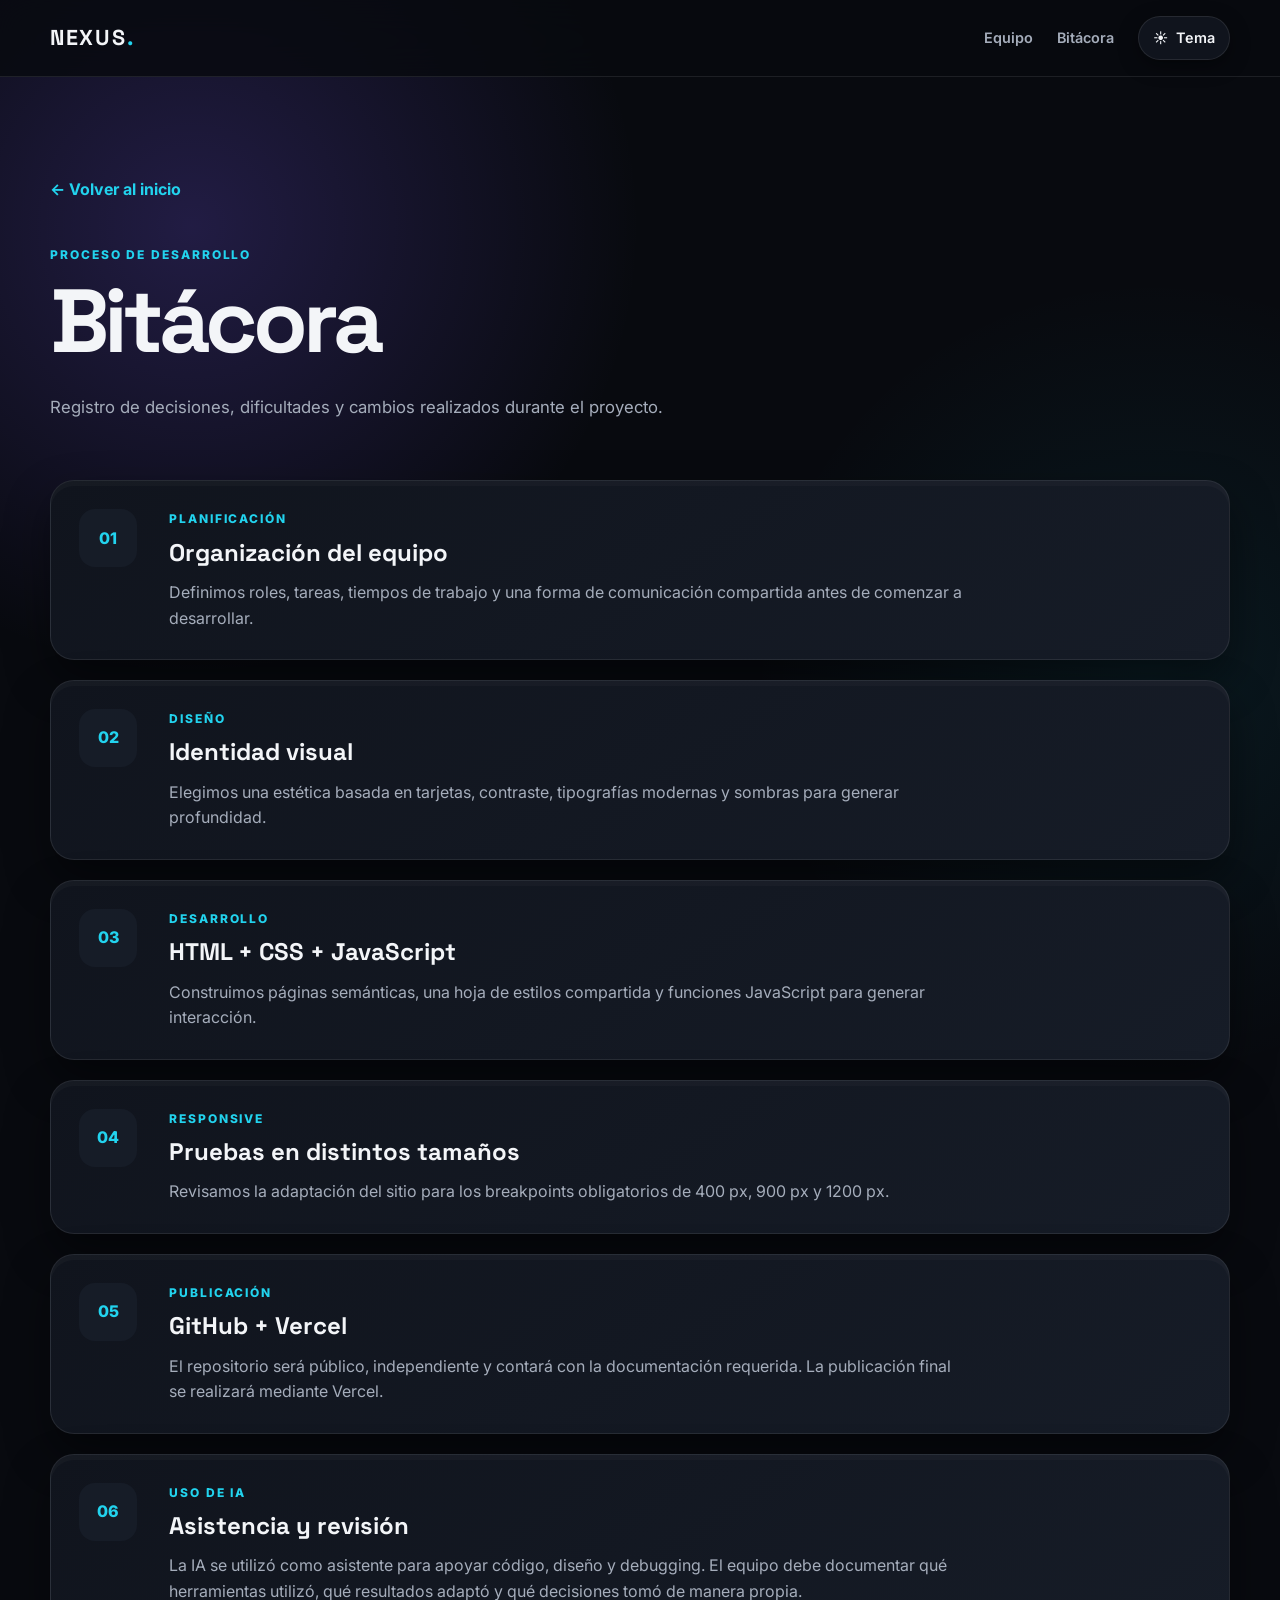
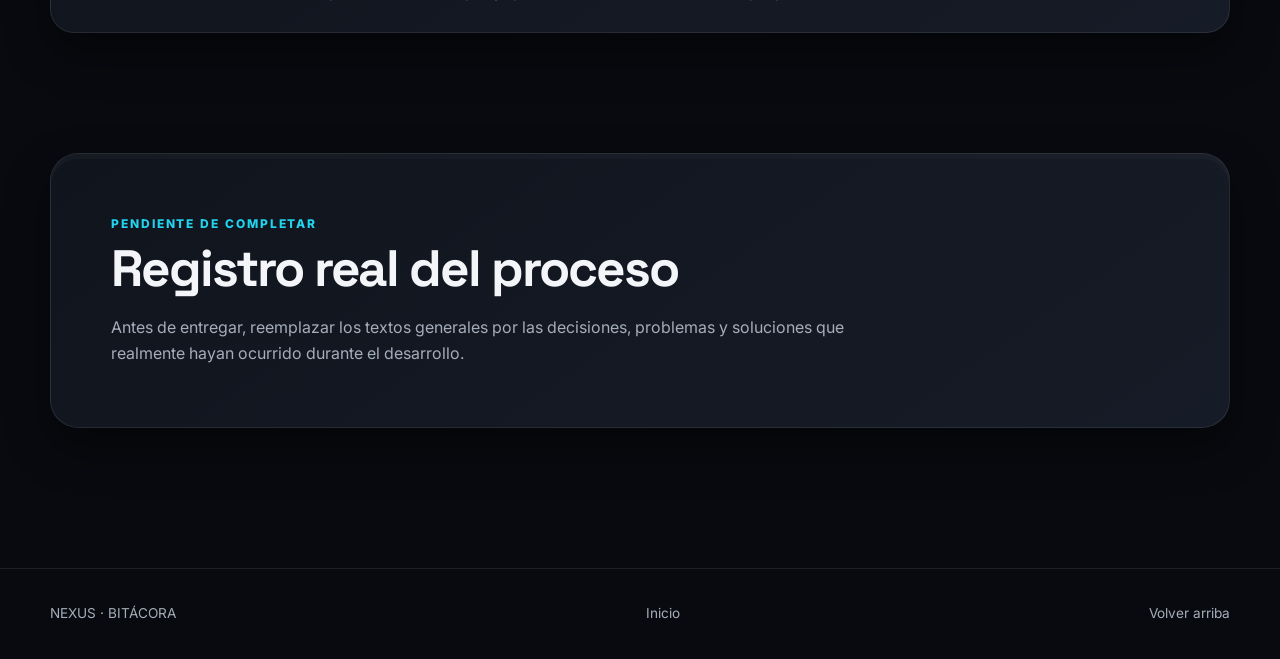
==== bitacora.html @ 94925062 "Subiendo archivos" ====
<!DOCTYPE html>
<html lang="es">
<head>
    <meta charset="UTF-8">
    <meta name="viewport" content="width=device-width, initial-scale=1.0">
    <title>Bitácora | NEXUS</title>
    <link rel="preconnect" href="https://fonts.googleapis.com">
    <link rel="preconnect" href="https://fonts.gstatic.com" crossorigin>
    <link href="https://fonts.googleapis.com/css2?family=Inter:wght@400;500;600;700;800&family=Space+Grotesk:wght@500;600;700&display=swap" rel="stylesheet">
    <link rel="stylesheet" href="css/styles.css">
    <script src="js/script.js" defer></script>
</head>
<body>
    <header class="site-header">
        <nav class="navbar container" aria-label="Navegación principal">
            <a class="brand" href="index.html">NEXUS<span>.</span></a>
            <div class="nav-links">
                <a href="index.html#equipo">Equipo</a>
                <a href="bitacora.html">Bitácora</a>
                <button class="theme-toggle" type="button" aria-label="Cambiar tema">
                    <span class="theme-icon">☀</span>
                    <span>Tema</span>
                </button>
            </div>
        </nav>
    </header>

    <main>
        <section class="page-hero container">
            <a class="back-link" href="index.html">← Volver al inicio</a>
            <p class="eyebrow">PROCESO DE DESARROLLO</p>
            <h1>Bitácora</h1>
            <p>Registro de decisiones, dificultades y cambios realizados durante el proyecto.</p>
        </section>

        <section class="timeline container">
            <article class="timeline-item card-3d">
                <span class="timeline-number">01</span>
                <div>
                    <p class="role">PLANIFICACIÓN</p>
                    <h2>Organización del equipo</h2>
                    <p>Definimos roles, tareas, tiempos de trabajo y una forma de comunicación compartida antes de comenzar a desarrollar.</p>
                </div>
            </article>

            <article class="timeline-item card-3d">
                <span class="timeline-number">02</span>
                <div>
                    <p class="role">DISEÑO</p>
                    <h2>Identidad visual</h2>
                    <p>Elegimos una estética basada en tarjetas, contraste, tipografías modernas y sombras para generar profundidad.</p>
                </div>
            </article>

            <article class="timeline-item card-3d">
                <span class="timeline-number">03</span>
                <div>
                    <p class="role">DESARROLLO</p>
                    <h2>HTML + CSS + JavaScript</h2>
                    <p>Construimos páginas semánticas, una hoja de estilos compartida y funciones JavaScript para generar interacción.</p>
                </div>
            </article>

            <article class="timeline-item card-3d">
                <span class="timeline-number">04</span>
                <div>
                    <p class="role">RESPONSIVE</p>
                    <h2>Pruebas en distintos tamaños</h2>
                    <p>Revisamos la adaptación del sitio para los breakpoints obligatorios de 400 px, 900 px y 1200 px.</p>
                </div>
            </article>

            <article class="timeline-item card-3d">
                <span class="timeline-number">05</span>
                <div>
                    <p class="role">PUBLICACIÓN</p>
                    <h2>GitHub + Vercel</h2>
                    <p>El repositorio será público, independiente y contará con la documentación requerida. La publicación final se realizará mediante Vercel.</p>
                </div>
            </article>

            <article class="timeline-item card-3d">
                <span class="timeline-number">06</span>
                <div>
                    <p class="role">USO DE IA</p>
                    <h2>Asistencia y revisión</h2>
                    <p>La IA se utilizó como asistente para apoyar código, diseño y debugging. El equipo debe documentar qué herramientas utilizó, qué resultados adaptó y qué decisiones tomó de manera propia.</p>
                </div>
            </article>
        </section>

        <section class="section container">
            <div class="info-card card-3d">
                <p class="eyebrow">PENDIENTE DE COMPLETAR</p>
                <h2>Registro real del proceso</h2>
                <p>
                    Antes de entregar, reemplazar los textos generales por las decisiones,
                    problemas y soluciones que realmente hayan ocurrido durante el desarrollo.
                </p>
            </div>
        </section>
    </main>

    <footer class="site-footer">
        <div class="container footer-content">
            <span>NEXUS · BITÁCORA</span>
            <a href="index.html">Inicio</a>
            <a href="#top">Volver arriba</a>
        </div>
    </footer>
</body>
</html>
---- css/styles.css ----
:root {
    --bg: #080a0f;
    --surface: #10141d;
    --surface-2: #161c27;
    --text: #f3f5f8;
    --muted: #a5adbb;
    --accent: #7c5cff;
    --accent-2: #22d3ee;
    --border: rgba(255,255,255,.09);
    --shadow: rgba(0,0,0,.42);
    --glow: rgba(124,92,255,.22);
}

body.light-theme {
    --bg: #f1f3f7;
    --surface: #ffffff;
    --surface-2: #e9edf4;
    --text: #141923;
    --muted: #5e6775;
    --accent: #6046d9;
    --accent-2: #0891b2;
    --border: rgba(20,25,35,.10);
    --shadow: rgba(33,41,55,.16);
    --glow: rgba(96,70,217,.16);
}

* {
    box-sizing: border-box;
    margin: 0;
    padding: 0;
}

html {
    scroll-behavior: smooth;
}

body {
    min-height: 100vh;
    background:
        radial-gradient(circle at 15% 10%, var(--glow), transparent 28rem),
        radial-gradient(circle at 90% 30%, rgba(34,211,238,.08), transparent 25rem),
        var(--bg);
    color: var(--text);
    font-family: "Inter", sans-serif;
    line-height: 1.6;
    transition: background .35s ease, color .35s ease;
}

a {
    color: inherit;
    text-decoration: none;
}

button,
a {
    -webkit-tap-highlight-color: transparent;
}

.container {
    width: min(1180px, calc(100% - 40px));
    margin-inline: auto;
}

.site-header {
    position: sticky;
    top: 0;
    z-index: 50;
    border-bottom: 1px solid var(--border);
    background: color-mix(in srgb, var(--bg) 82%, transparent);
    backdrop-filter: blur(18px);
}

.navbar {
    min-height: 76px;
    display: flex;
    align-items: center;
    justify-content: space-between;
    gap: 20px;
}

.brand {
    font-family: "Space Grotesk", sans-serif;
    font-size: 1.35rem;
    font-weight: 700;
    letter-spacing: .08em;
}

.brand span {
    color: var(--accent-2);
}

.nav-links {
    display: flex;
    align-items: center;
    gap: 24px;
    color: var(--muted);
    font-size: .9rem;
    font-weight: 600;
}

.nav-links a {
    transition: color .2s ease;
}

.nav-links a:hover {
    color: var(--text);
}

.theme-toggle {
    border: 1px solid var(--border);
    background: var(--surface);
    color: var(--text);
    border-radius: 999px;
    padding: 9px 14px;
    cursor: pointer;
    display: flex;
    gap: 8px;
    align-items: center;
    font: inherit;
    box-shadow: 0 6px 20px var(--shadow);
    transition: transform .2s ease, box-shadow .2s ease;
}

.theme-toggle:hover {
    transform: translateY(-2px);
    box-shadow: 0 10px 28px var(--shadow);
}

.hero {
    min-height: 650px;
    display: grid;
    grid-template-columns: 1.25fr .75fr;
    align-items: center;
    gap: 70px;
    padding-block: 90px;
}

.eyebrow,
.role {
    color: var(--accent-2);
    font-size: .75rem;
    font-weight: 800;
    letter-spacing: .16em;
}

.hero h1,
.page-hero h1,
.profile-intro h1 {
    margin-top: 14px;
    font-family: "Space Grotesk", sans-serif;
    font-size: clamp(3rem, 7vw, 6rem);
    line-height: .98;
    letter-spacing: -.055em;
}

.hero h1 span {
    color: var(--accent);
}

.hero-text,
.page-hero > p:last-child,
.profile-description {
    max-width: 650px;
    margin-top: 28px;
    color: var(--muted);
    font-size: 1.05rem;
}

.hero-actions,
.profile-nav {
    display: flex;
    flex-wrap: wrap;
    gap: 12px;
    margin-top: 34px;
}

.btn {
    display: inline-flex;
    justify-content: center;
    align-items: center;
    min-height: 46px;
    padding: 0 20px;
    border-radius: 12px;
    border: 1px solid var(--border);
    font-weight: 700;
    cursor: pointer;
    font-family: inherit;
    transition: transform .2s ease, box-shadow .2s ease, background .2s ease;
}

.btn:hover {
    transform: translateY(-3px);
    box-shadow: 0 12px 30px var(--shadow);
}

.btn-primary {
    background: var(--accent);
    color: white;
    border-color: transparent;
}

.btn-secondary {
    background: var(--surface);
    color: var(--text);
}

.card-3d {
    border: 1px solid var(--border);
    background: linear-gradient(145deg, var(--surface), var(--surface-2));
    box-shadow:
        0 20px 45px var(--shadow),
        0 5px 0 rgba(255,255,255,.025) inset;
    transition:
        transform .3s cubic-bezier(.2,.8,.2,1),
        box-shadow .3s ease,
        border-color .3s ease;
    animation: cardEntrance .7s ease both;
}

.card-3d:hover {
    transform: translateY(-9px) rotateX(1deg) rotateY(-1deg);
    box-shadow:
        0 32px 60px var(--shadow),
        0 0 35px var(--glow);
    border-color: color-mix(in srgb, var(--accent) 45%, var(--border));
}

@keyframes cardEntrance {
    from {
        opacity: 0;
        transform: translateY(24px);
    }
    to {
        opacity: 1;
        transform: translateY(0);
    }
}

.hero-card {
    min-height: 390px;
    padding: 38px;
    position: relative;
    overflow: hidden;
    display: flex;
    flex-direction: column;
    justify-content: flex-end;
    border-radius: 30px;
    transform: rotate(2deg);
}

.hero-card:hover {
    transform: translateY(-9px) rotate(0deg);
}

.hero-number {
    position: absolute;
    top: 30px;
    left: 32px;
    font-family: "Space Grotesk", sans-serif;
    font-size: 7rem;
    font-weight: 700;
    line-height: 1;
}

.hero-card p {
    font-size: 1.3rem;
    font-weight: 700;
}

.hero-card small {
    color: var(--muted);
    margin-top: 12px;
}

.hero-line {
    width: 70%;
    height: 2px;
    margin: 18px 0;
    background: linear-gradient(90deg, var(--accent), var(--accent-2), transparent);
}

.orb {
    position: absolute;
    width: 150px;
    height: 150px;
    border-radius: 50%;
    filter: blur(3px);
    opacity: .7;
    background: linear-gradient(135deg, var(--accent), var(--accent-2));
    animation: float 5s ease-in-out infinite;
}

.orb-one {
    top: 90px;
    right: -50px;
}

.orb-two {
    bottom: -60px;
    left: -45px;
    width: 130px;
    height: 130px;
    animation-delay: -2s;
}

@keyframes float {
    50% { transform: translateY(-18px) scale(1.06); }
}

.section {
    padding-block: 80px;
}

.section-heading {
    display: flex;
    align-items: end;
    justify-content: space-between;
    gap: 30px;
    margin-bottom: 34px;
}

.section h2,
.info-card h2 {
    margin-top: 8px;
    font-family: "Space Grotesk", sans-serif;
    font-size: clamp(2rem, 4vw, 3.4rem);
    line-height: 1.05;
    letter-spacing: -.04em;
}

.team-grid {
    display: grid;
    grid-template-columns: repeat(3, 1fr);
    gap: 20px;
}

.profile-card {
    min-height: 330px;
    border-radius: 22px;
    padding: 28px;
    display: flex;
    flex-direction: column;
    align-items: flex-start;
}

.profile-card:nth-child(4),
.profile-card:nth-child(5) {
    grid-column: span 1;
}

.avatar,
.large-avatar {
    display: grid;
    place-items: center;
    flex-shrink: 0;
    border-radius: 50%;
    background: linear-gradient(135deg, var(--accent), var(--accent-2));
    color: white;
    font-family: "Space Grotesk", sans-serif;
    font-weight: 800;
    box-shadow: 0 12px 28px var(--glow);
}

.avatar {
    width: 78px;
    height: 78px;
    font-size: 1.2rem;
    margin-bottom: 28px;
}

.avatar-2 { background: linear-gradient(135deg, #f97316, #ec4899); }
.avatar-3 { background: linear-gradient(135deg, #10b981, #06b6d4); }
.avatar-4 { background: linear-gradient(135deg, #eab308, #f97316); }
.avatar-5 { background: linear-gradient(135deg, #ec4899, #8b5cf6); }

.profile-card h3 {
    margin: 6px 0 8px;
    font-family: "Space Grotesk", sans-serif;
    font-size: 1.55rem;
}

.profile-card > p:not(.role) {
    color: var(--muted);
}

.card-link {
    margin-top: auto;
    padding-top: 24px;
    color: var(--accent-2);
    font-weight: 800;
}

.info-card {
    border-radius: 28px;
    padding: clamp(28px, 5vw, 60px);
}

.info-card > p:last-child {
    max-width: 780px;
    margin-top: 20px;
    color: var(--muted);
}

.site-footer {
    margin-top: 60px;
    border-top: 1px solid var(--border);
}

.footer-content {
    min-height: 90px;
    display: flex;
    align-items: center;
    justify-content: space-between;
    gap: 20px;
    color: var(--muted);
    font-size: .85rem;
}

.footer-content a:hover {
    color: var(--text);
}

.profile-hero {
    min-height: 580px;
    display: grid;
    grid-template-columns: 1fr .8fr;
    align-items: center;
    gap: 70px;
    padding-block: 90px;
}

.back-link {
    display: inline-block;
    color: var(--accent-2);
    font-weight: 700;
    margin-bottom: 42px;
}

.large-avatar {
    width: 100px;
    height: 100px;
    font-size: 1.5rem;
    margin: 0 0 24px;
}

.profile-data {
    border-radius: 24px;
    padding: 30px;
}

.data-row {
    padding: 22px 0;
    display: flex;
    justify-content: space-between;
    gap: 20px;
    border-bottom: 1px solid var(--border);
}

.data-row:last-child {
    border-bottom: 0;
}

.data-row span {
    color: var(--muted);
}

.data-row strong {
    text-align: right;
}

.skills-grid {
    display: grid;
    grid-template-columns: repeat(4, 1fr);
    gap: 18px;
}

.mini-card {
    min-height: 220px;
    border-radius: 20px;
    padding: 24px;
}

.mini-card > span,
.favorites-list span {
    color: var(--accent-2);
    font-size: .75rem;
    font-weight: 800;
}

.mini-card h3 {
    margin-top: 65px;
    font-family: "Space Grotesk", sans-serif;
    font-size: 1.3rem;
}

.mini-card p {
    color: var(--muted);
    margin-top: 6px;
    font-size: .9rem;
}

.dynamic-result {
    min-height: 28px;
    margin-top: 20px;
    color: var(--accent-2);
    font-weight: 700;
}

.favorites-section {
    display: grid;
    grid-template-columns: 1fr 1fr;
    gap: 20px;
}

.favorites-card {
    border-radius: 24px;
    padding: 30px;
}

.favorites-list {
    margin-top: 22px;
}

.favorites-list div {
    display: flex;
    align-items: center;
    gap: 18px;
    padding: 17px 0;
    border-bottom: 1px solid var(--border);
}

.favorites-list div:last-child {
    border-bottom: 0;
}

.page-hero {
    padding-block: 100px 60px;
}

.page-hero h1 {
    font-size: clamp(3.2rem, 7vw, 6rem);
}

.timeline {
    display: grid;
    gap: 20px;
    padding-bottom: 40px;
}

.timeline-item {
    border-radius: 24px;
    padding: 28px;
    display: grid;
    grid-template-columns: 70px 1fr;
    gap: 20px;
    align-items: start;
}

.timeline-number {
    display: grid;
    place-items: center;
    width: 58px;
    height: 58px;
    border-radius: 16px;
    background: var(--surface-2);
    color: var(--accent-2);
    font-weight: 800;
}

.timeline-item h2 {
    margin: 5px 0 8px;
    font-family: "Space Grotesk", sans-serif;
}

.timeline-item p:not(.role) {
    color: var(--muted);
    max-width: 800px;
}

@media (min-width: 1200px) {
    .team-grid {
        grid-template-columns: repeat(5, 1fr);
    }

    .profile-card:nth-child(4),
    .profile-card:nth-child(5) {
        grid-column: auto;
    }
}

@media (max-width: 900px) {
    .hero,
    .profile-hero {
        grid-template-columns: 1fr;
        gap: 45px;
    }

    .hero {
        padding-block: 70px;
    }

    .hero-card {
        min-height: 300px;
        transform: none;
    }

    .team-grid {
        grid-template-columns: repeat(2, 1fr);
    }

    .skills-grid {
        grid-template-columns: repeat(2, 1fr);
    }

    .section-heading {
        align-items: flex-start;
        flex-direction: column;
    }

    .favorites-section {
        grid-template-columns: 1fr;
    }
}

@media (max-width: 400px) {
    .container {
        width: min(100% - 24px, 1180px);
    }

    .navbar {
        min-height: 68px;
    }

    .nav-links {
        gap: 8px;
        font-size: .75rem;
    }

    .nav-links a {
        display: none;
    }

    .theme-toggle {
        padding: 8px 10px;
    }

    .hero {
        min-height: auto;
        padding-block: 55px;
    }

    .hero h1,
    .page-hero h1,
    .profile-intro h1 {
        font-size: 3rem;
    }

    .hero-actions,
    .profile-nav {
        flex-direction: column;
    }

    .btn {
        width: 100%;
    }

    .team-grid,
    .skills-grid {
        grid-template-columns: 1fr;
    }

    .profile-card,
    .mini-card,
    .timeline-item {
        padding: 22px;
    }

    .timeline-item {
        grid-template-columns: 1fr;
    }

    .footer-content {
        flex-direction: column;
        justify-content: center;
        padding-block: 24px;
    }
}
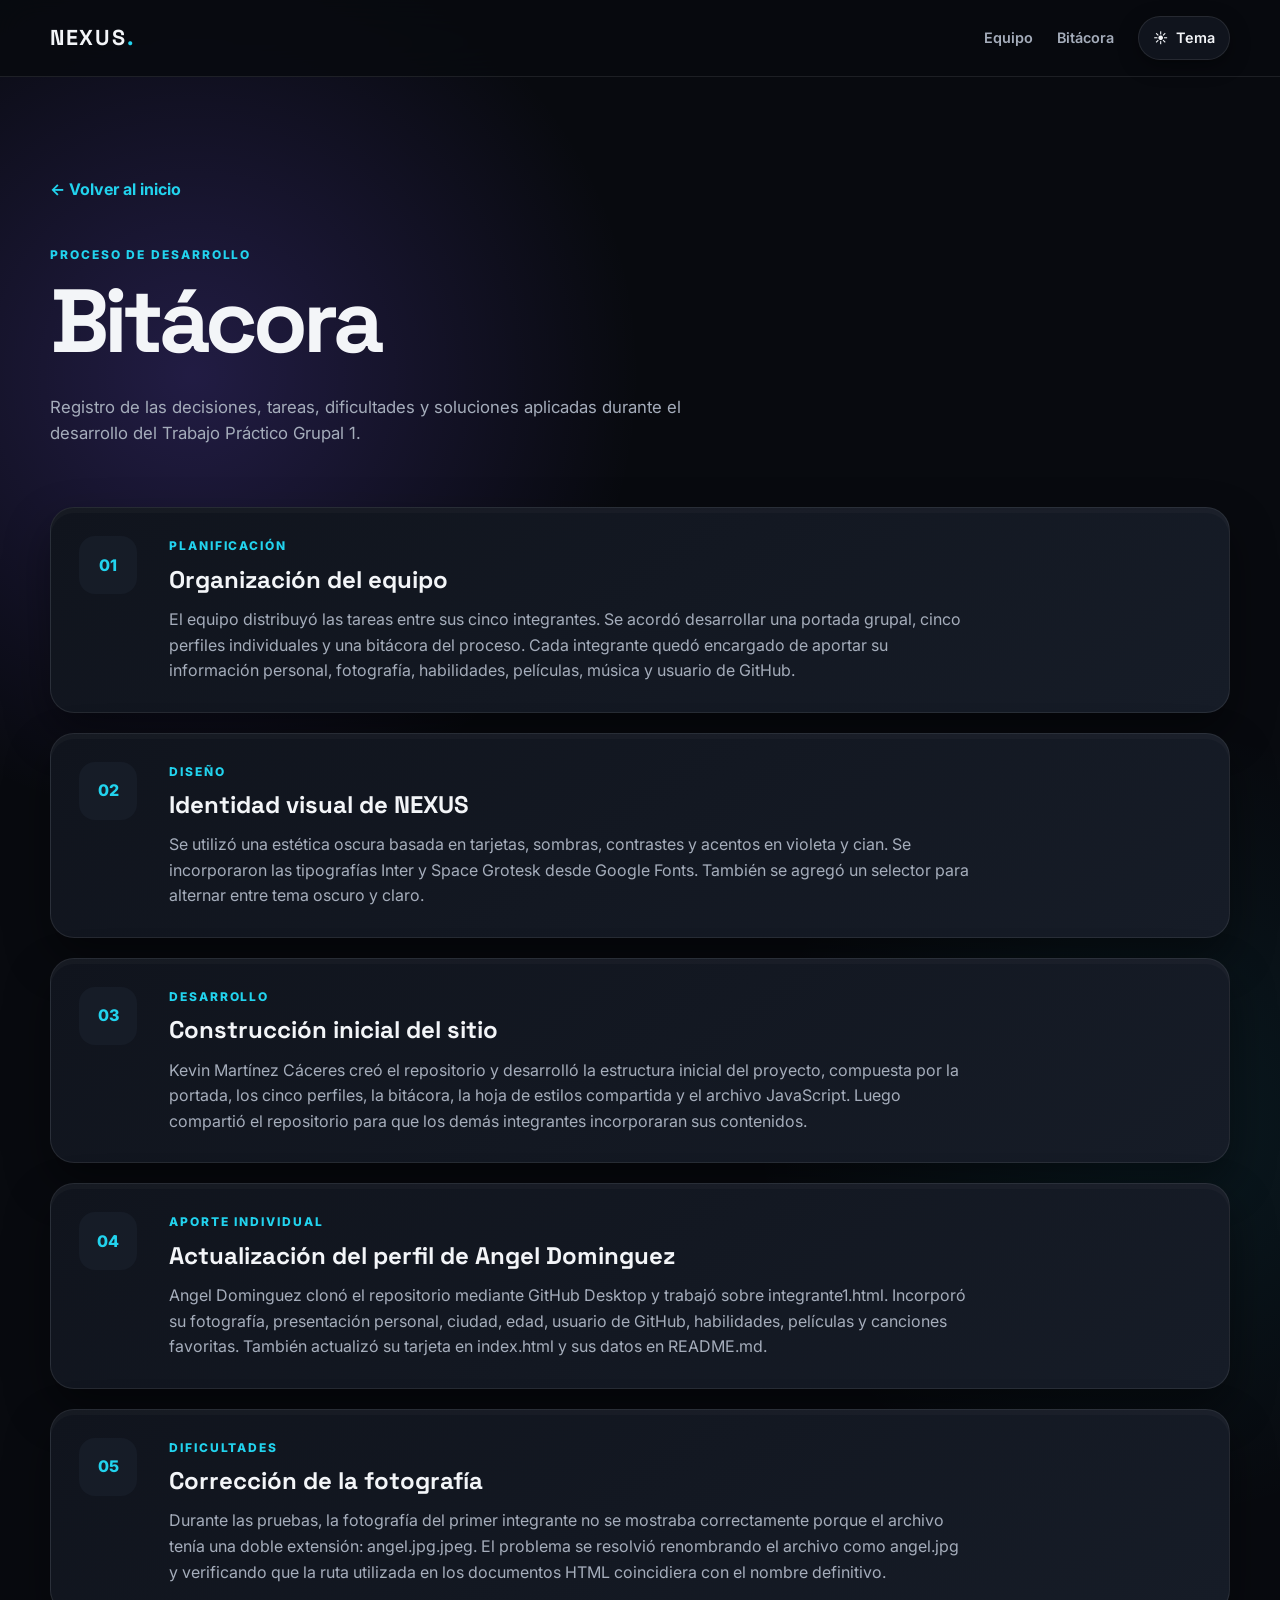
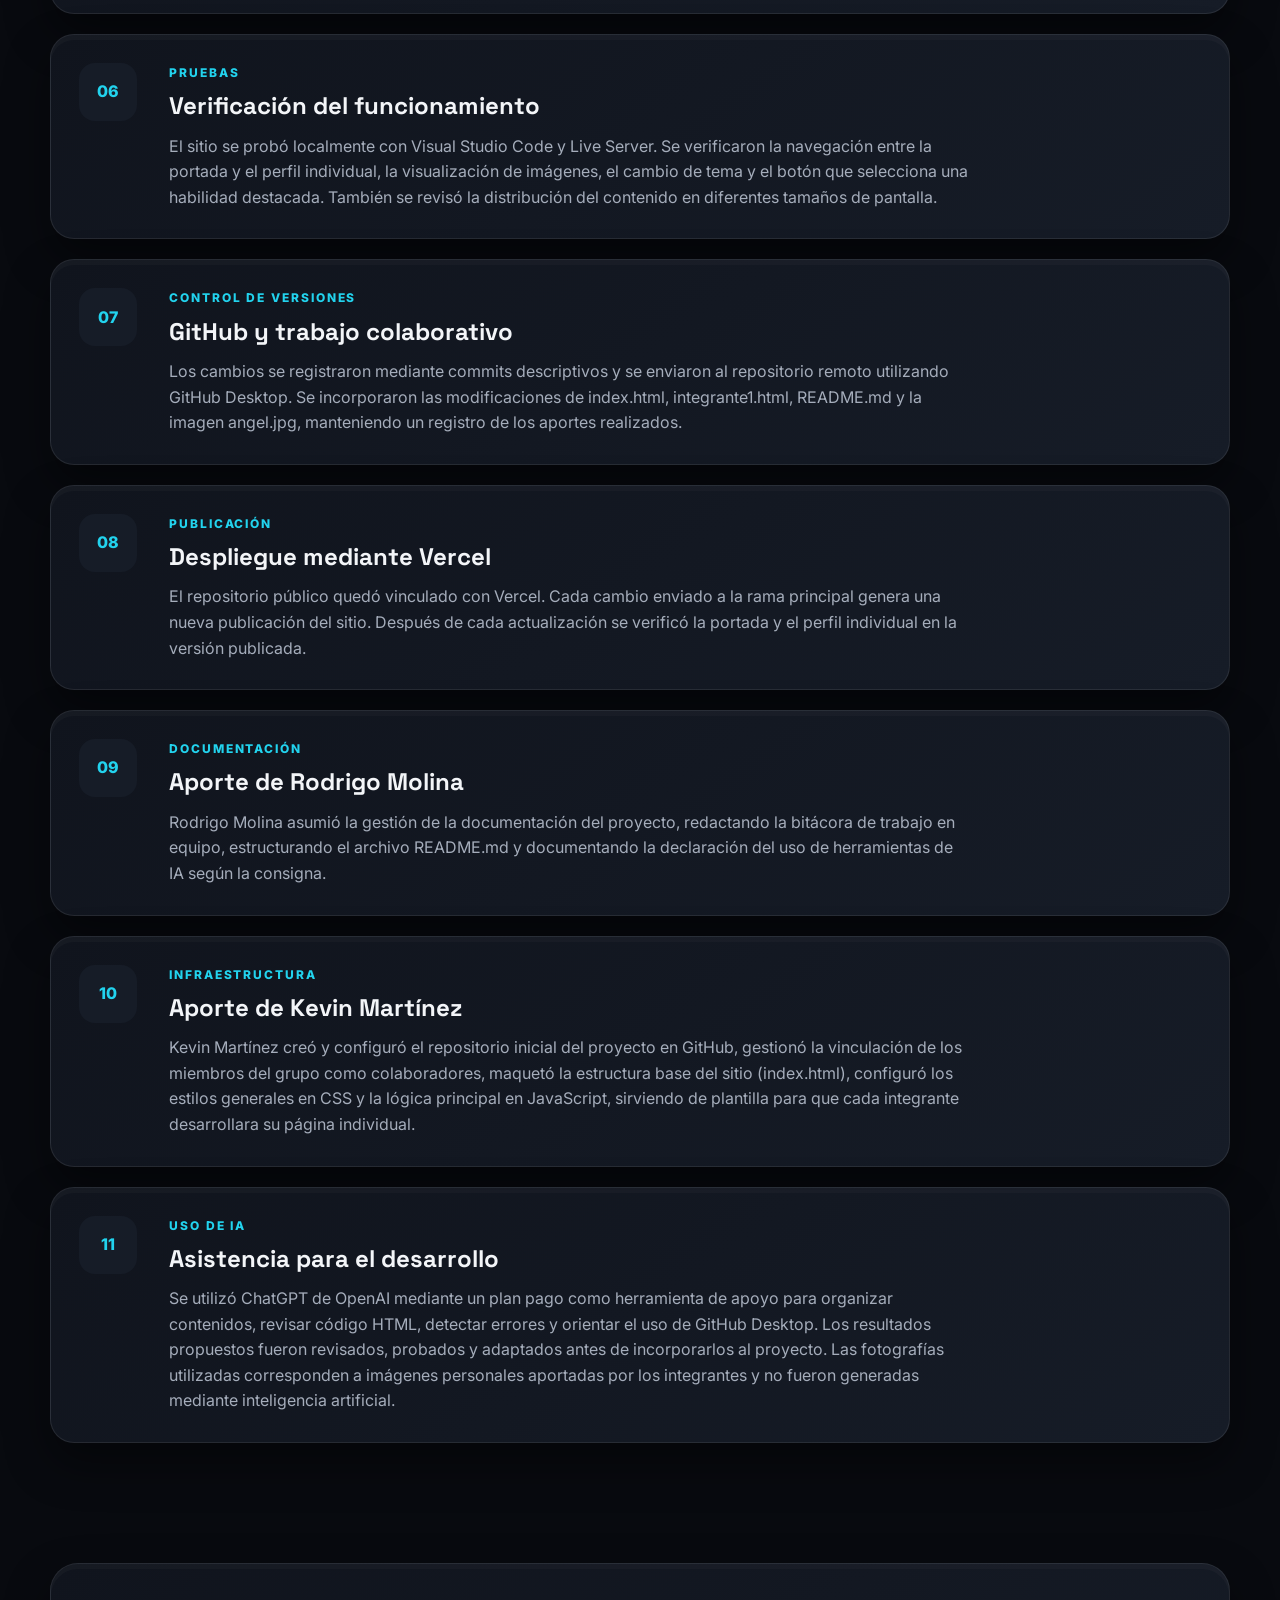
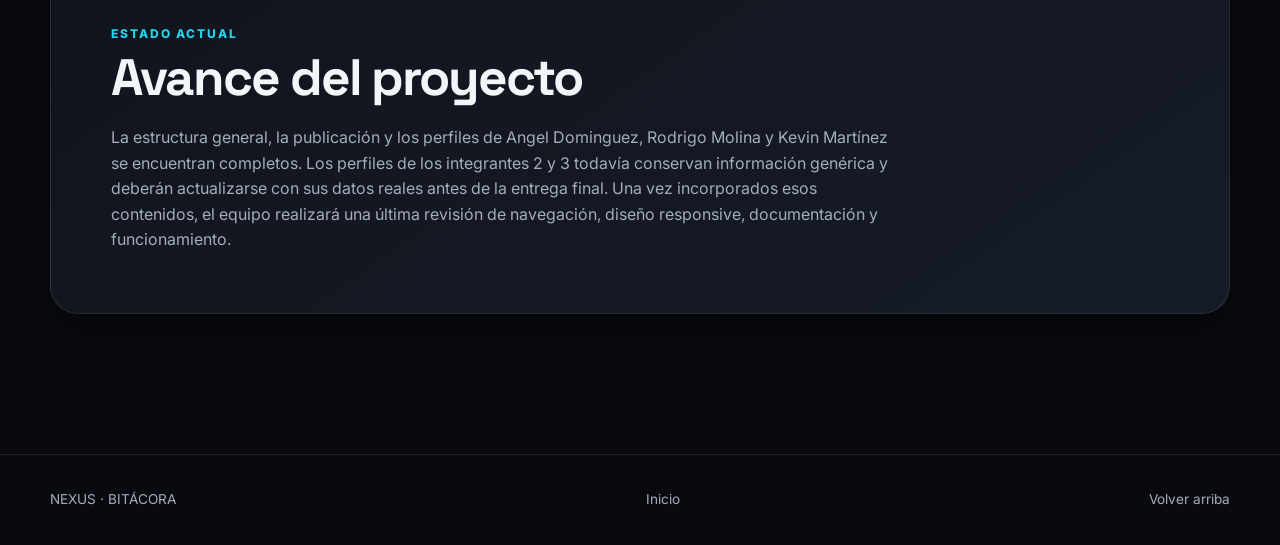
==== commit 1898e0f6: "Actualizacion bitacora y readme" ====
--- a/bitacora.html
+++ b/bitacora.html
@@ -4,21 +4,34 @@
     <meta charset="UTF-8">
     <meta name="viewport" content="width=device-width, initial-scale=1.0">
     <title>Bitácora | NEXUS</title>
+
     <link rel="preconnect" href="https://fonts.googleapis.com">
     <link rel="preconnect" href="https://fonts.gstatic.com" crossorigin>
-    <link href="https://fonts.googleapis.com/css2?family=Inter:wght@400;500;600;700;800&family=Space+Grotesk:wght@500;600;700&display=swap" rel="stylesheet">
+
+    <link
+        href="https://fonts.googleapis.com/css2?family=Inter:wght@400;500;600;700;800&family=Space+Grotesk:wght@500;600;700&display=swap"
+        rel="stylesheet"
+    >
+
     <link rel="stylesheet" href="css/styles.css">
     <script src="js/script.js" defer></script>
 </head>
+
 <body>
     <header class="site-header">
         <nav class="navbar container" aria-label="Navegación principal">
             <a class="brand" href="index.html">NEXUS<span>.</span></a>
+
             <div class="nav-links">
                 <a href="index.html#equipo">Equipo</a>
                 <a href="bitacora.html">Bitácora</a>
-                <button class="theme-toggle" type="button" aria-label="Cambiar tema">
-                    <span class="theme-icon">☀</span>
+
+                <button
+                    class="theme-toggle"
+                    type="button"
+                    aria-label="Cambiar tema"
+                >
+                    <span class="theme-icon">☀️</span>
                     <span>Tema</span>
                 </button>
             </div>
@@ -30,72 +43,203 @@
             <a class="back-link" href="index.html">← Volver al inicio</a>
             <p class="eyebrow">PROCESO DE DESARROLLO</p>
             <h1>Bitácora</h1>
-            <p>Registro de decisiones, dificultades y cambios realizados durante el proyecto.</p>
+            <p>
+                Registro de las decisiones, tareas, dificultades y soluciones
+                aplicadas durante el desarrollo del Trabajo Práctico Grupal 1.
+            </p>
         </section>
 
         <section class="timeline container">
             <article class="timeline-item card-3d">
                 <span class="timeline-number">01</span>
+
                 <div>
                     <p class="role">PLANIFICACIÓN</p>
                     <h2>Organización del equipo</h2>
-                    <p>Definimos roles, tareas, tiempos de trabajo y una forma de comunicación compartida antes de comenzar a desarrollar.</p>
+                    <p>
+                        El equipo distribuyó las tareas entre sus cinco integrantes.
+                        Se acordó desarrollar una portada grupal, cinco perfiles
+                        individuales y una bitácora del proceso. Cada integrante quedó
+                        encargado de aportar su información personal, fotografía,
+                        habilidades, películas, música y usuario de GitHub.
+                    </p>
                 </div>
             </article>
 
             <article class="timeline-item card-3d">
                 <span class="timeline-number">02</span>
+
                 <div>
                     <p class="role">DISEÑO</p>
-                    <h2>Identidad visual</h2>
-                    <p>Elegimos una estética basada en tarjetas, contraste, tipografías modernas y sombras para generar profundidad.</p>
+                    <h2>Identidad visual de NEXUS</h2>
+                    <p>
+                        Se utilizó una estética oscura basada en tarjetas, sombras,
+                        contrastes y acentos en violeta y cian. Se incorporaron las
+                        tipografías Inter y Space Grotesk desde Google Fonts. También
+                        se agregó un selector para alternar entre tema oscuro y claro.
+                    </p>
                 </div>
             </article>
 
             <article class="timeline-item card-3d">
                 <span class="timeline-number">03</span>
+
                 <div>
                     <p class="role">DESARROLLO</p>
-                    <h2>HTML + CSS + JavaScript</h2>
-                    <p>Construimos páginas semánticas, una hoja de estilos compartida y funciones JavaScript para generar interacción.</p>
+                    <h2>Construcción inicial del sitio</h2>
+                    <p>
+                        Kevin Martínez Cáceres creó el repositorio y desarrolló la
+                        estructura inicial del proyecto, compuesta por la portada,
+                        los cinco perfiles, la bitácora, la hoja de estilos compartida
+                        y el archivo JavaScript. Luego compartió el repositorio para
+                        que los demás integrantes incorporaran sus contenidos.
+                    </p>
                 </div>
             </article>
 
             <article class="timeline-item card-3d">
                 <span class="timeline-number">04</span>
-                <div>
-                    <p class="role">RESPONSIVE</p>
-                    <h2>Pruebas en distintos tamaños</h2>
-                    <p>Revisamos la adaptación del sitio para los breakpoints obligatorios de 400 px, 900 px y 1200 px.</p>
+
+                <div>
+                    <p class="role">APORTE INDIVIDUAL</p>
+                    <h2>Actualización del perfil de Angel Dominguez</h2>
+                    <p>
+                        Angel Dominguez clonó el repositorio mediante GitHub Desktop
+                        y trabajó sobre integrante1.html. Incorporó su fotografía,
+                        presentación personal, ciudad, edad, usuario de GitHub,
+                        habilidades, películas y canciones favoritas. También
+                        actualizó su tarjeta en index.html y sus datos en README.md.
+                    </p>
                 </div>
             </article>
 
             <article class="timeline-item card-3d">
                 <span class="timeline-number">05</span>
+
+                <div>
+                    <p class="role">DIFICULTADES</p>
+                    <h2>Corrección de la fotografía</h2>
+                    <p>
+                        Durante las pruebas, la fotografía del primer integrante no
+                        se mostraba correctamente porque el archivo tenía una doble
+                        extensión: angel.jpg.jpeg. El problema se resolvió renombrando
+                        el archivo como angel.jpg y verificando que la ruta utilizada
+                        en los documentos HTML coincidiera con el nombre definitivo.
+                    </p>
+                </div>
+            </article>
+
+            <article class="timeline-item card-3d">
+                <span class="timeline-number">06</span>
+
+                <div>
+                    <p class="role">PRUEBAS</p>
+                    <h2>Verificación del funcionamiento</h2>
+                    <p>
+                        El sitio se probó localmente con Visual Studio Code y Live
+                        Server. Se verificaron la navegación entre la portada y el
+                        perfil individual, la visualización de imágenes, el cambio
+                        de tema y el botón que selecciona una habilidad destacada.
+                        También se revisó la distribución del contenido en diferentes
+                        tamaños de pantalla.
+                    </p>
+                </div>
+            </article>
+
+            <article class="timeline-item card-3d">
+                <span class="timeline-number">07</span>
+
+                <div>
+                    <p class="role">CONTROL DE VERSIONES</p>
+                    <h2>GitHub y trabajo colaborativo</h2>
+                    <p>
+                        Los cambios se registraron mediante commits descriptivos y se
+                        enviaron al repositorio remoto utilizando GitHub Desktop. Se
+                        incorporaron las modificaciones de index.html, integrante1.html,
+                        README.md y la imagen angel.jpg, manteniendo un registro de los
+                        aportes realizados.
+                    </p>
+                </div>
+            </article>
+
+            <article class="timeline-item card-3d">
+                <span class="timeline-number">08</span>
+
                 <div>
                     <p class="role">PUBLICACIÓN</p>
-                    <h2>GitHub + Vercel</h2>
-                    <p>El repositorio será público, independiente y contará con la documentación requerida. La publicación final se realizará mediante Vercel.</p>
-                </div>
-            </article>
-
-            <article class="timeline-item card-3d">
-                <span class="timeline-number">06</span>
+                    <h2>Despliegue mediante Vercel</h2>
+                    <p>
+                        El repositorio público quedó vinculado con Vercel. Cada cambio
+                        enviado a la rama principal genera una nueva publicación del
+                        sitio. Después de cada actualización se verificó la portada y
+                        el perfil individual en la versión publicada.
+                    </p>
+                </div>
+            </article>
+
+            <article class="timeline-item card-3d">
+                <span class="timeline-number">09</span>
+
+                <div>
+                    <p class="role">DOCUMENTACIÓN</p>
+                    <h2>Aporte de Rodrigo Molina</h2>
+                    <p>
+                        Rodrigo Molina asumió la gestión de la documentación del
+                        proyecto, redactando la bitácora de trabajo en equipo,
+                        estructurando el archivo README.md y documentando la
+                        declaración del uso de herramientas de IA según la consigna.
+                    </p>
+                </div>
+            </article>
+
+            <article class="timeline-item card-3d">
+                <span class="timeline-number">10</span>
+
+                <div>
+                    <p class="role">INFRAESTRUCTURA</p>
+                    <h2>Aporte de Kevin Martínez</h2>
+                    <p>
+                        Kevin Martínez creó y configuró el repositorio inicial del
+                        proyecto en GitHub, gestionó la vinculación de los miembros
+                        del grupo como colaboradores, maquetó la estructura base del
+                        sitio (index.html), configuró los estilos generales en CSS y
+                        la lógica principal en JavaScript, sirviendo de plantilla
+                        para que cada integrante desarrollara su página individual.
+                    </p>
+                </div>
+            </article>
+
+            <article class="timeline-item card-3d">
+                <span class="timeline-number">11</span>
+
                 <div>
                     <p class="role">USO DE IA</p>
-                    <h2>Asistencia y revisión</h2>
-                    <p>La IA se utilizó como asistente para apoyar código, diseño y debugging. El equipo debe documentar qué herramientas utilizó, qué resultados adaptó y qué decisiones tomó de manera propia.</p>
+                    <h2>Asistencia para el desarrollo</h2>
+                    <p>
+                        Se utilizó ChatGPT de OpenAI mediante un plan pago como
+                        herramienta de apoyo para organizar contenidos, revisar código
+                        HTML, detectar errores y orientar el uso de GitHub Desktop.
+                        Los resultados propuestos fueron revisados, probados y adaptados
+                        antes de incorporarlos al proyecto. Las fotografías utilizadas
+                        corresponden a imágenes personales aportadas por los integrantes
+                        y no fueron generadas mediante inteligencia artificial.
+                    </p>
                 </div>
             </article>
         </section>
 
         <section class="section container">
             <div class="info-card card-3d">
-                <p class="eyebrow">PENDIENTE DE COMPLETAR</p>
-                <h2>Registro real del proceso</h2>
+                <p class="eyebrow">ESTADO ACTUAL</p>
+                <h2>Avance del proyecto</h2>
                 <p>
-                    Antes de entregar, reemplazar los textos generales por las decisiones,
-                    problemas y soluciones que realmente hayan ocurrido durante el desarrollo.
+                    La estructura general, la publicación y los perfiles de Angel
+                    Dominguez, Rodrigo Molina y Kevin Martínez se encuentran completos.
+                    Los perfiles de los integrantes 2 y 3 todavía conservan información
+                    genérica y deberán actualizarse con sus datos reales antes de la
+                    entrega final. Una vez incorporados esos contenidos, el equipo
+                    realizará una última revisión de navegación, diseño responsive,
+                    documentación y funcionamiento.
                 </p>
             </div>
         </section>
--- a/css/styles.css
+++ b/css/styles.css
@@ -443,6 +443,12 @@
     margin: 0 0 24px;
 }
 
+.avatar-photo,
+.large-avatar.avatar-photo {
+    object-fit: cover;
+    border: 3px solid var(--accent);
+}
+
 .profile-data {
     border-radius: 24px;
     padding: 30px;
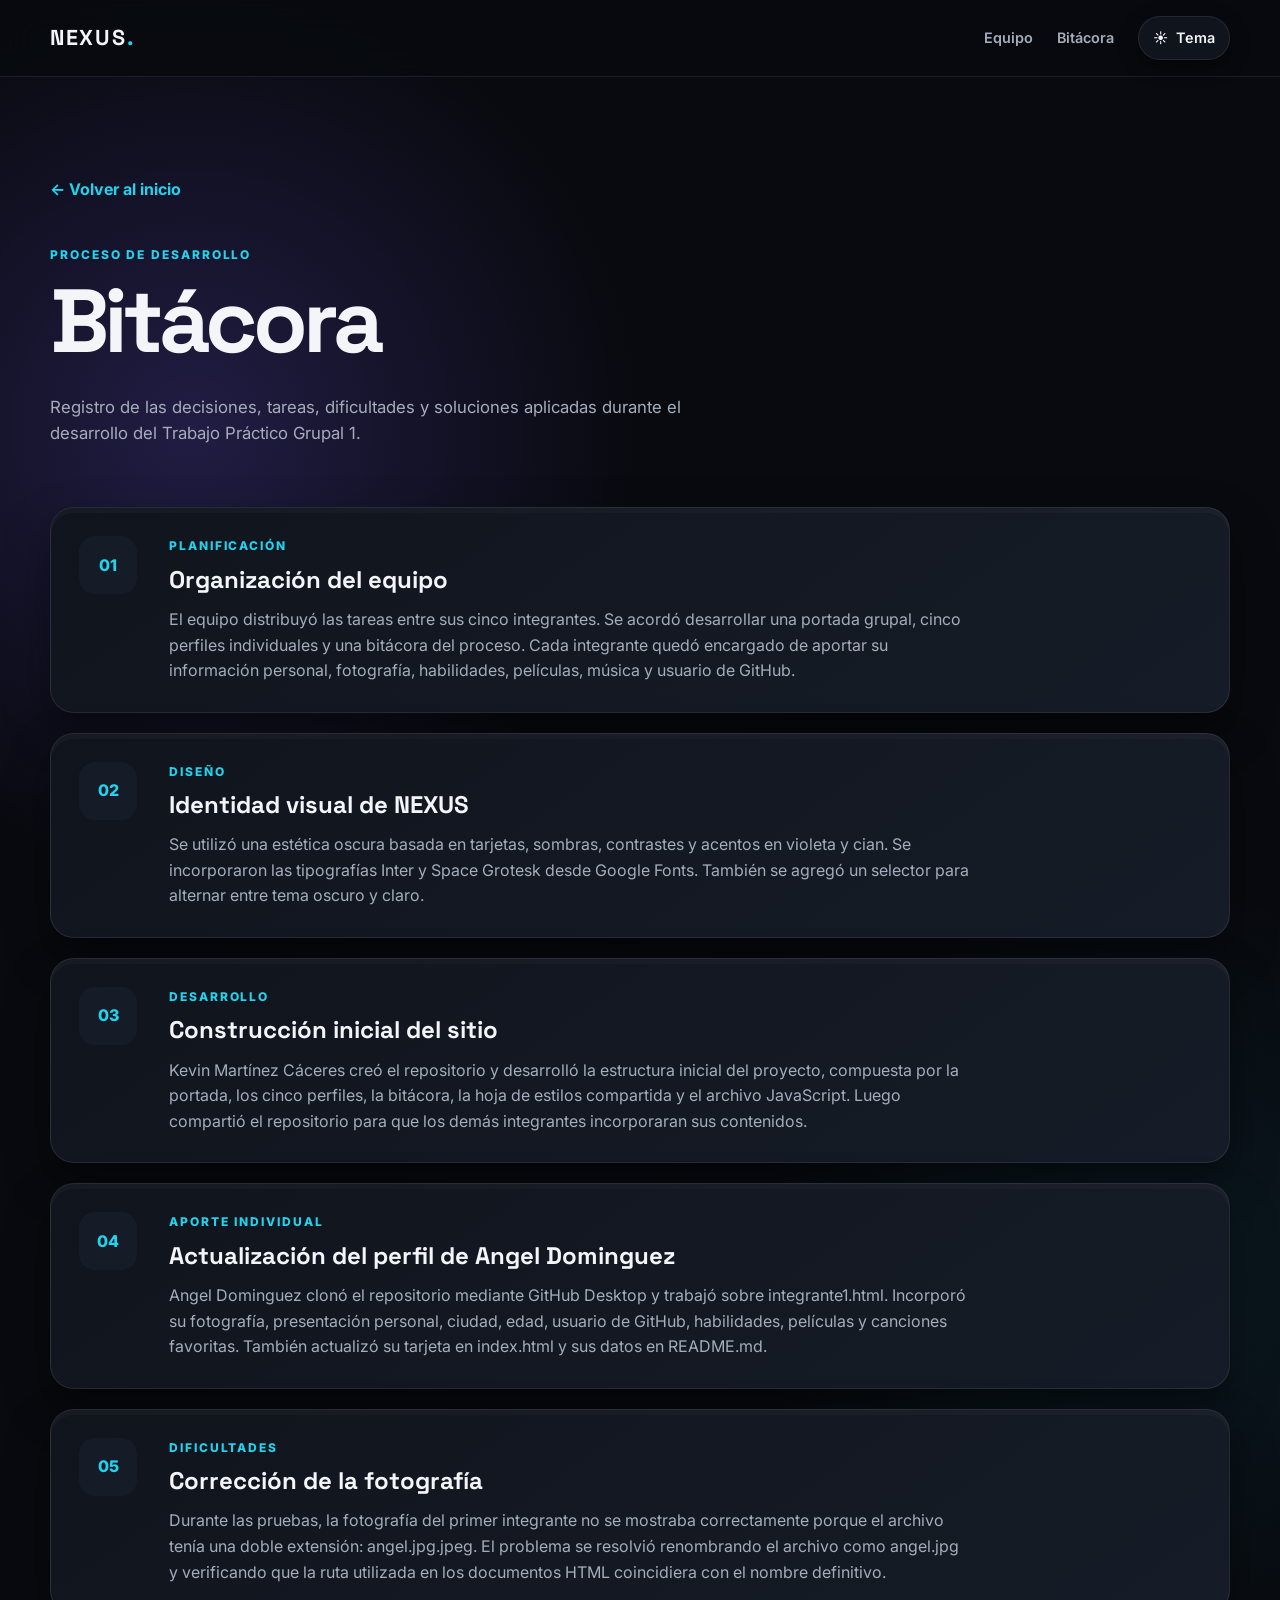
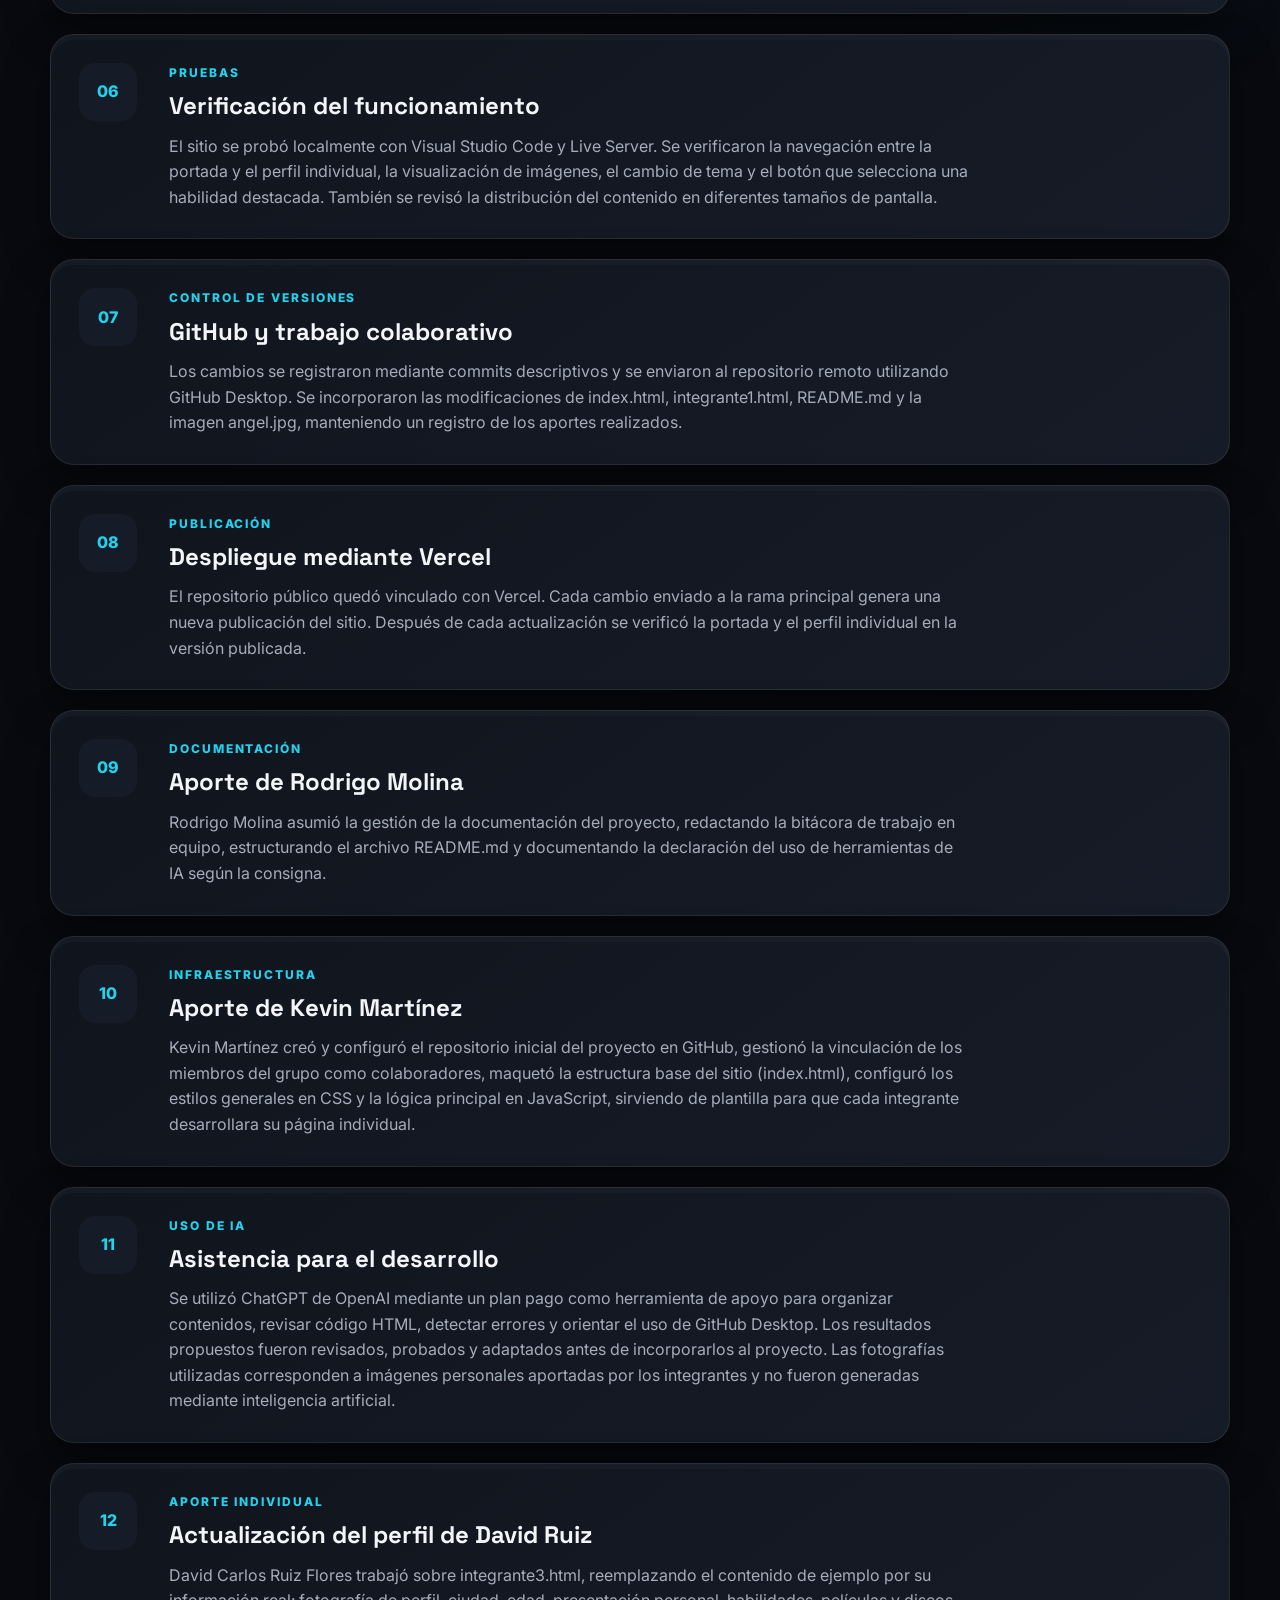
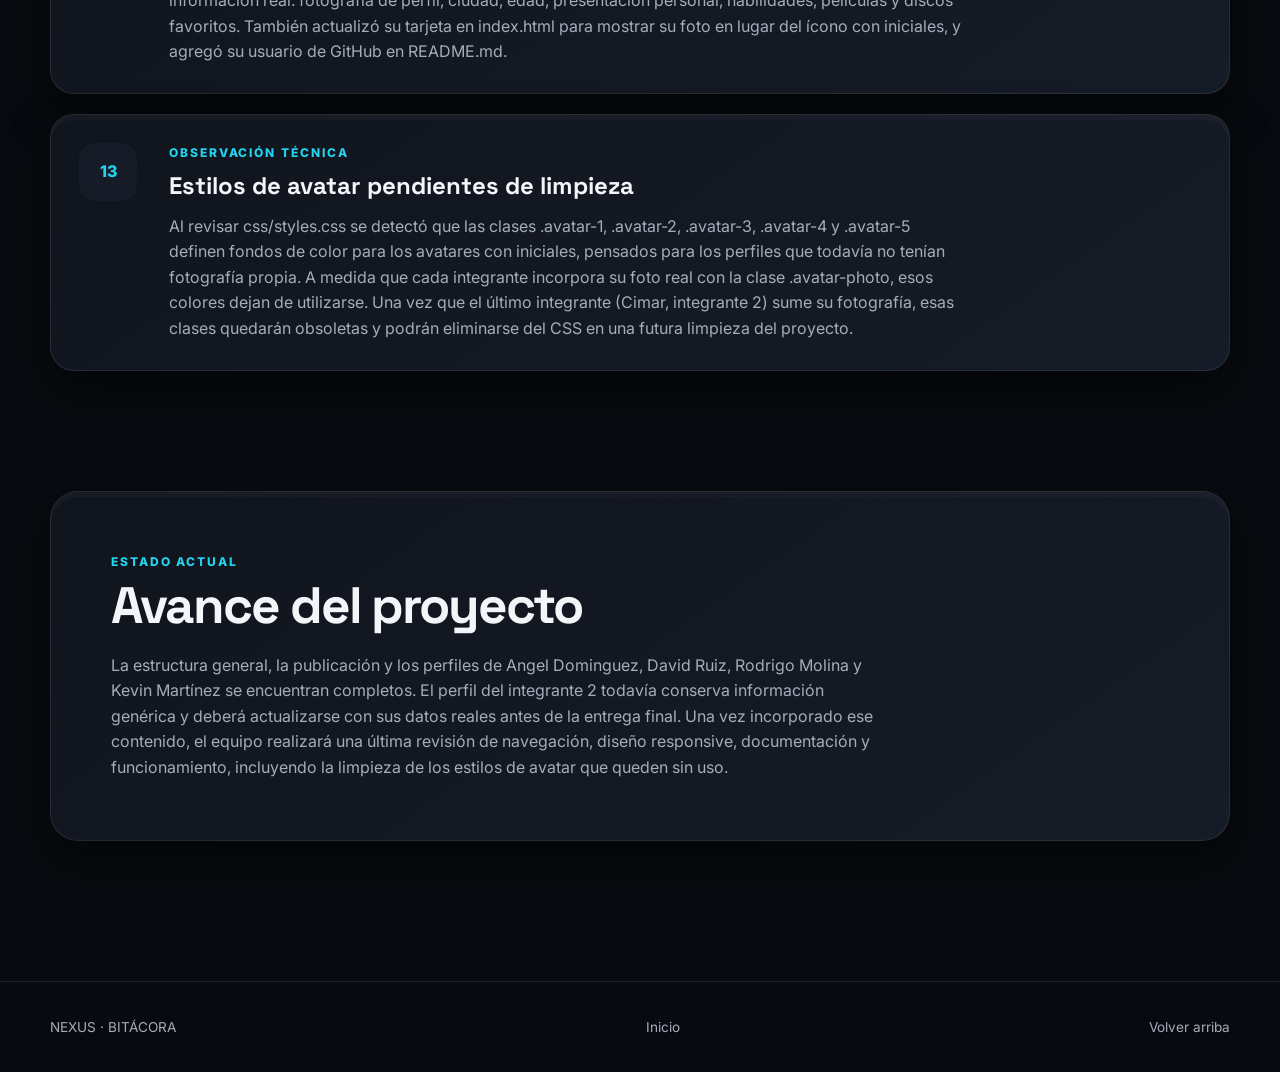
==== commit 0c2ee845: "Agrego mi parte en bitacora.html - Integrante 3" ====
--- a/bitacora.html
+++ b/bitacora.html
@@ -226,6 +226,43 @@
                     </p>
                 </div>
             </article>
+            
+            <article class="timeline-item card-3d">
+                <span class="timeline-number">12</span>
+
+                <div>
+                    <p class="role">APORTE INDIVIDUAL</p>
+                    <h2>Actualización del perfil de David Ruiz</h2>
+                    <p>
+                        David Carlos Ruiz Flores trabajó sobre integrante3.html,
+                        reemplazando el contenido de ejemplo por su información real:
+                        fotografía de perfil, ciudad, edad, presentación personal,
+                        habilidades, películas y discos favoritos. También actualizó
+                        su tarjeta en index.html para mostrar su foto en lugar del
+                        ícono con iniciales, y agregó su usuario de GitHub en README.md.
+                    </p>
+                </div>
+            </article>
+
+            <article class="timeline-item card-3d">
+                <span class="timeline-number">13</span>
+
+                <div>
+                    <p class="role">OBSERVACIÓN TÉCNICA</p>
+                    <h2>Estilos de avatar pendientes de limpieza</h2>
+                    <p>
+                        Al revisar css/styles.css se detectó que las clases .avatar-1,
+                        .avatar-2, .avatar-3, .avatar-4 y .avatar-5 definen fondos
+                        de color para los avatares con iniciales, pensados para los
+                        perfiles que todavía no tenían fotografía propia. A medida
+                        que cada integrante incorpora su foto real con la clase
+                        .avatar-photo, esos colores dejan de utilizarse. Una vez que
+                        el último integrante (Cimar, integrante 2) sume su fotografía,
+                        esas clases quedarán obsoletas y podrán eliminarse del CSS
+                        en una futura limpieza del proyecto.
+                    </p>
+                </div>
+            </article>
         </section>
 
         <section class="section container">
@@ -234,12 +271,14 @@
                 <h2>Avance del proyecto</h2>
                 <p>
                     La estructura general, la publicación y los perfiles de Angel
-                    Dominguez, Rodrigo Molina y Kevin Martínez se encuentran completos.
-                    Los perfiles de los integrantes 2 y 3 todavía conservan información
-                    genérica y deberán actualizarse con sus datos reales antes de la
-                    entrega final. Una vez incorporados esos contenidos, el equipo
-                    realizará una última revisión de navegación, diseño responsive,
-                    documentación y funcionamiento.
+                    Dominguez, David Ruiz, Rodrigo Molina y Kevin Martínez se
+                    encuentran completos. El perfil del integrante 2 todavía
+                    conserva información genérica y deberá actualizarse con sus
+                    datos reales antes de la entrega final. Una vez incorporado
+                    ese contenido, el equipo realizará una última revisión de
+                    navegación, diseño responsive, documentación y funcionamiento,
+                    incluyendo la limpieza de los estilos de avatar que queden
+                    sin uso.
                 </p>
             </div>
         </section>
--- a/css/styles.css
+++ b/css/styles.css
@@ -153,6 +153,10 @@
     letter-spacing: -.055em;
 }
 
+.profile-intro1 .eyebrow {
+    margin-top: 12px;
+}
+
 .hero h1 span {
     color: var(--accent);
 }
@@ -661,6 +665,7 @@
         font-size: 3rem;
     }
 
+
     .hero-actions,
     .profile-nav {
         flex-direction: column;
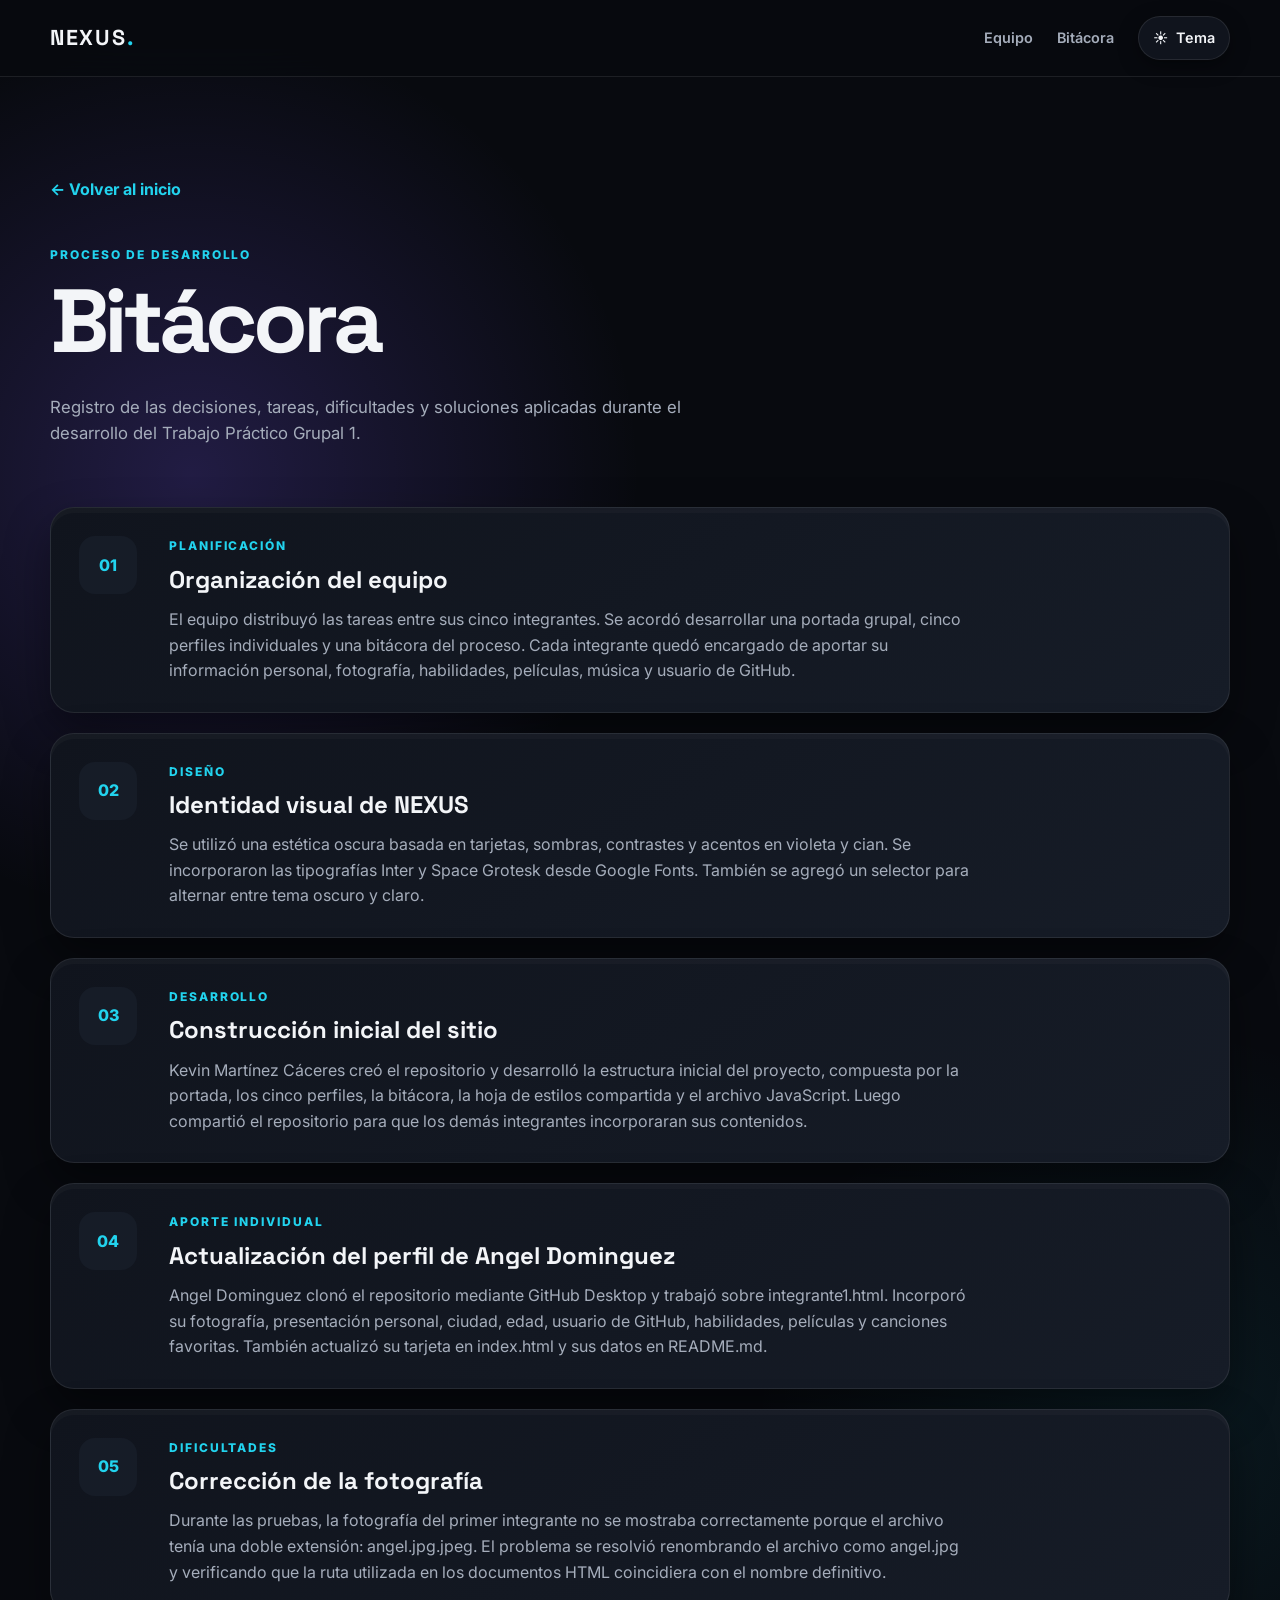
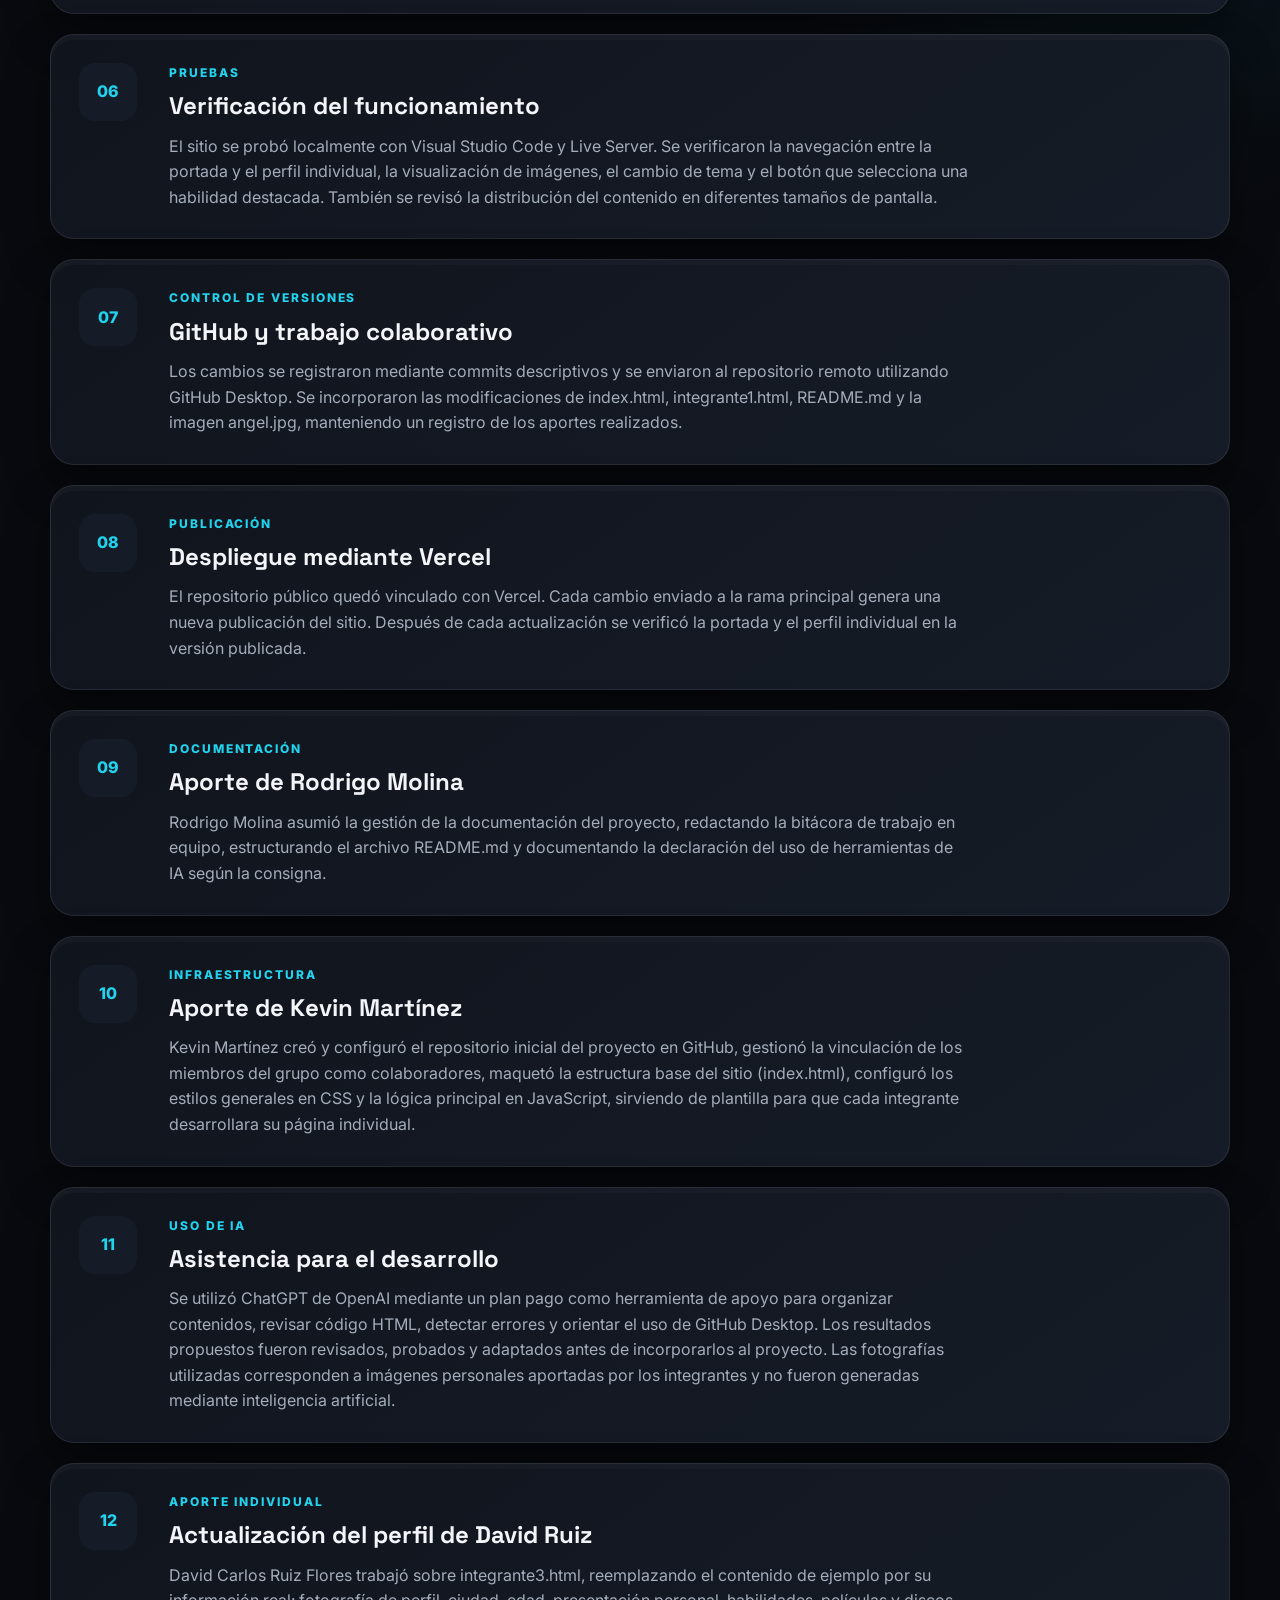
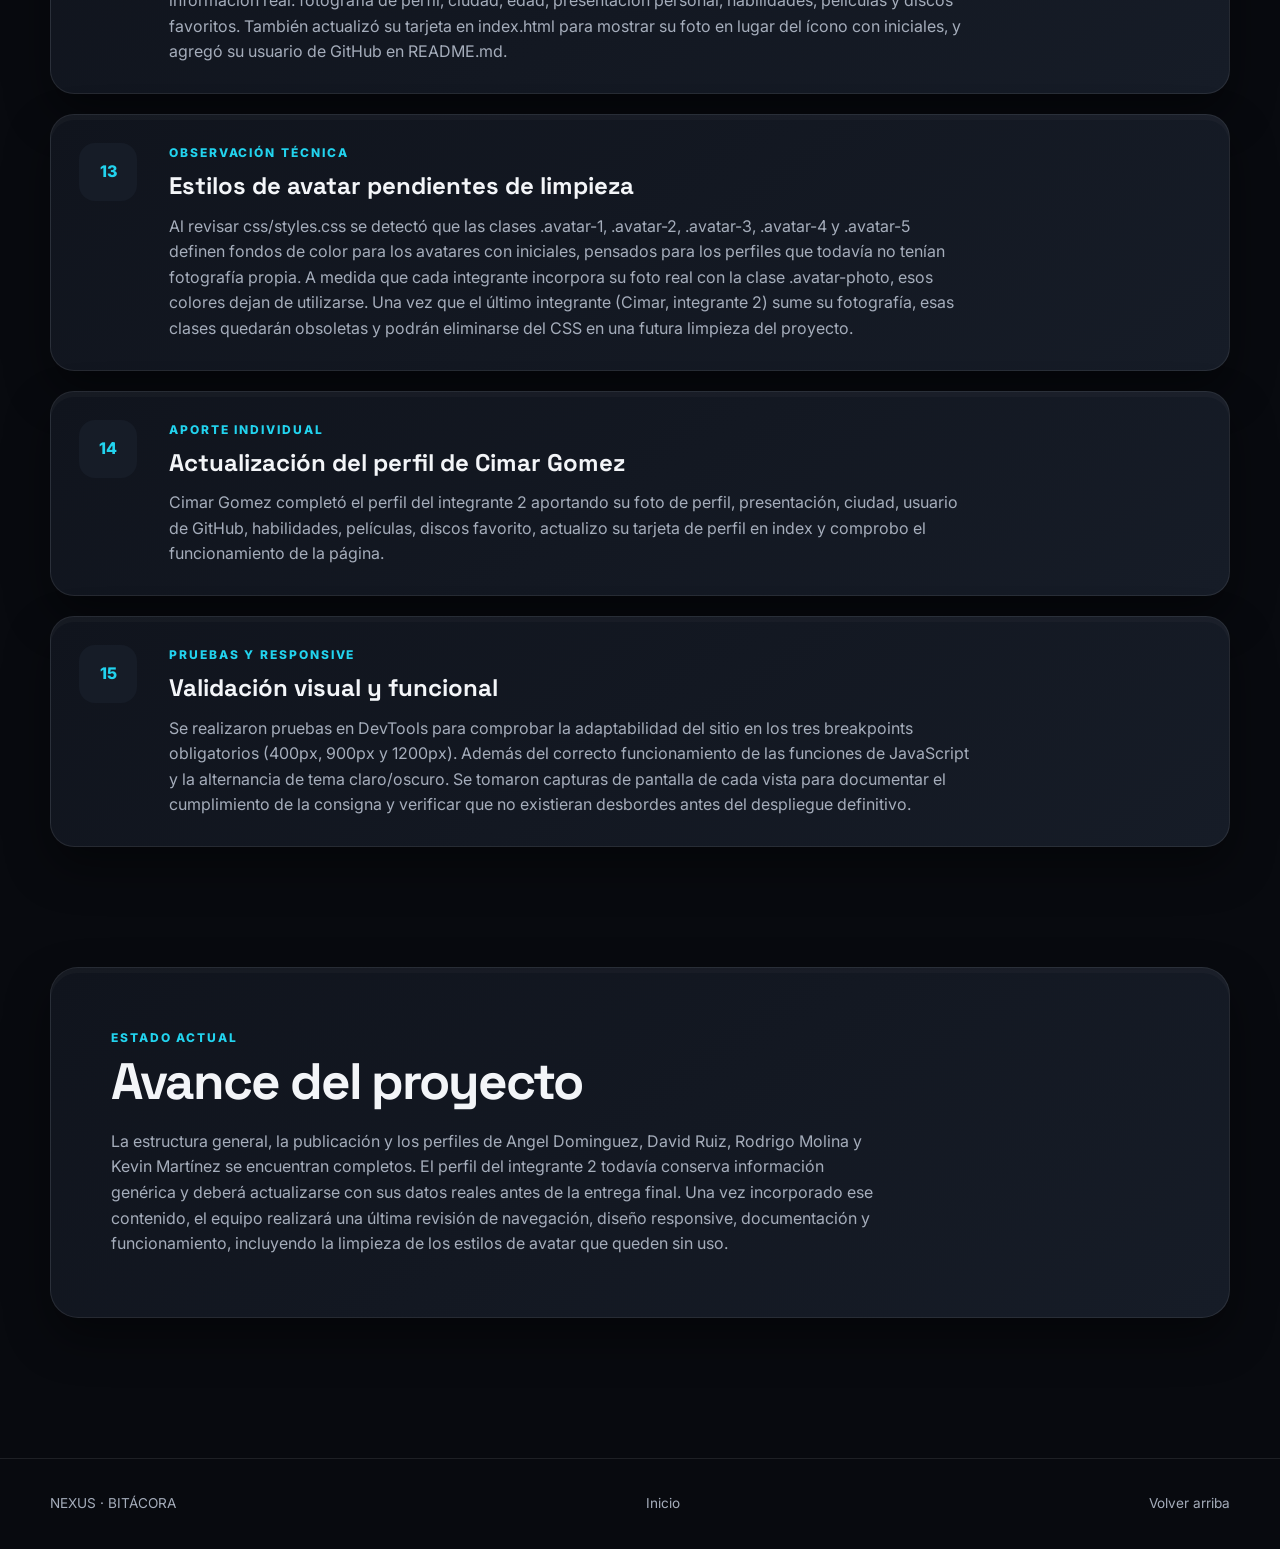
==== commit 189a950c: "Aporte de integrante2 Se añadio la bitacora 14 y 15, correspondiente a perfil completo y control de " ====
--- a/bitacora.html
+++ b/bitacora.html
@@ -260,6 +260,38 @@
                         el último integrante (Cimar, integrante 2) sume su fotografía,
                         esas clases quedarán obsoletas y podrán eliminarse del CSS
                         en una futura limpieza del proyecto.
+                    </p>
+                </div>
+            </article>
+
+            <article class="timeline-item card-3d">
+                <span class="timeline-number">14</span>
+
+                <div>
+                     <p class="role">APORTE INDIVIDUAL</p>
+                    <h2>Actualización del perfil de Cimar Gomez</h2>
+                    <p>
+                        Cimar Gomez completó el perfil del integrante 2 aportando 
+                        su foto de perfil, presentación, ciudad, usuario de GitHub,
+                        habilidades, películas, discos favorito, actualizo su tarjeta de perfil
+                        en index y comprobo el funcionamiento de la página.
+                    </p>
+                </div>
+            </article>
+
+            <article class="timeline-item card-3d">
+                <span class="timeline-number">15</span>
+
+                <div>
+                    <p class="role">PRUEBAS Y RESPONSIVE</p>
+                    <h2>Validación visual y funcional</h2>
+                    <p>
+                        Se realizaron pruebas en DevTools para comprobar la adaptabilidad del sitio
+                        en los tres breakpoints obligatorios (400px, 900px y 1200px).
+                        Además del correcto funcionamiento de las funciones de JavaScript y 
+                        la alternancia de tema claro/oscuro. Se tomaron capturas de pantalla de 
+                        cada vista para documentar el cumplimiento de la consigna y 
+                        verificar que no existieran desbordes antes del despliegue definitivo.
                     </p>
                 </div>
             </article>
--- a/css/styles.css
+++ b/css/styles.css
@@ -354,29 +354,24 @@
 
 .avatar,
 .large-avatar {
-    display: grid;
-    place-items: center;
     flex-shrink: 0;
     border-radius: 50%;
     background: linear-gradient(135deg, var(--accent), var(--accent-2));
-    color: white;
-    font-family: "Space Grotesk", sans-serif;
-    font-weight: 800;
     box-shadow: 0 12px 28px var(--glow);
 }
+
+/*Se surpimio en .avatar, .large-avatar: display: grid;, place-items: center;, color: white;, font-family: "Space Grotesk", sans-serif; y font-weight: 800;
+en .avatar se surpimio font-size: 1.2rem
+en .large-avatar se suprimio font-size: 1.5rem*/
 
 .avatar {
     width: 78px;
     height: 78px;
-    font-size: 1.2rem;
     margin-bottom: 28px;
 }
 
-.avatar-2 { background: linear-gradient(135deg, #f97316, #ec4899); }
-.avatar-3 { background: linear-gradient(135deg, #10b981, #06b6d4); }
-.avatar-4 { background: linear-gradient(135deg, #eab308, #f97316); }
-.avatar-5 { background: linear-gradient(135deg, #ec4899, #8b5cf6); }
-
+
+/* Se eliminaron las clases de gradientes (.avatar-2, .avatar-3, .avatar-4, .avatar-5) que originalmente se encontraban en esta línea.*/ 
 .profile-card h3 {
     margin: 6px 0 8px;
     font-family: "Space Grotesk", sans-serif;
@@ -443,15 +438,13 @@
 .large-avatar {
     width: 100px;
     height: 100px;
-    font-size: 1.5rem;
     margin: 0 0 24px;
 }
 
 .avatar-photo,
 .large-avatar.avatar-photo {
     object-fit: cover;
-    border: 3px solid var(--accent);
-}
+} /* se surpimio el border: 3px solid var(--accent); */
 
 .profile-data {
     border-radius: 24px;
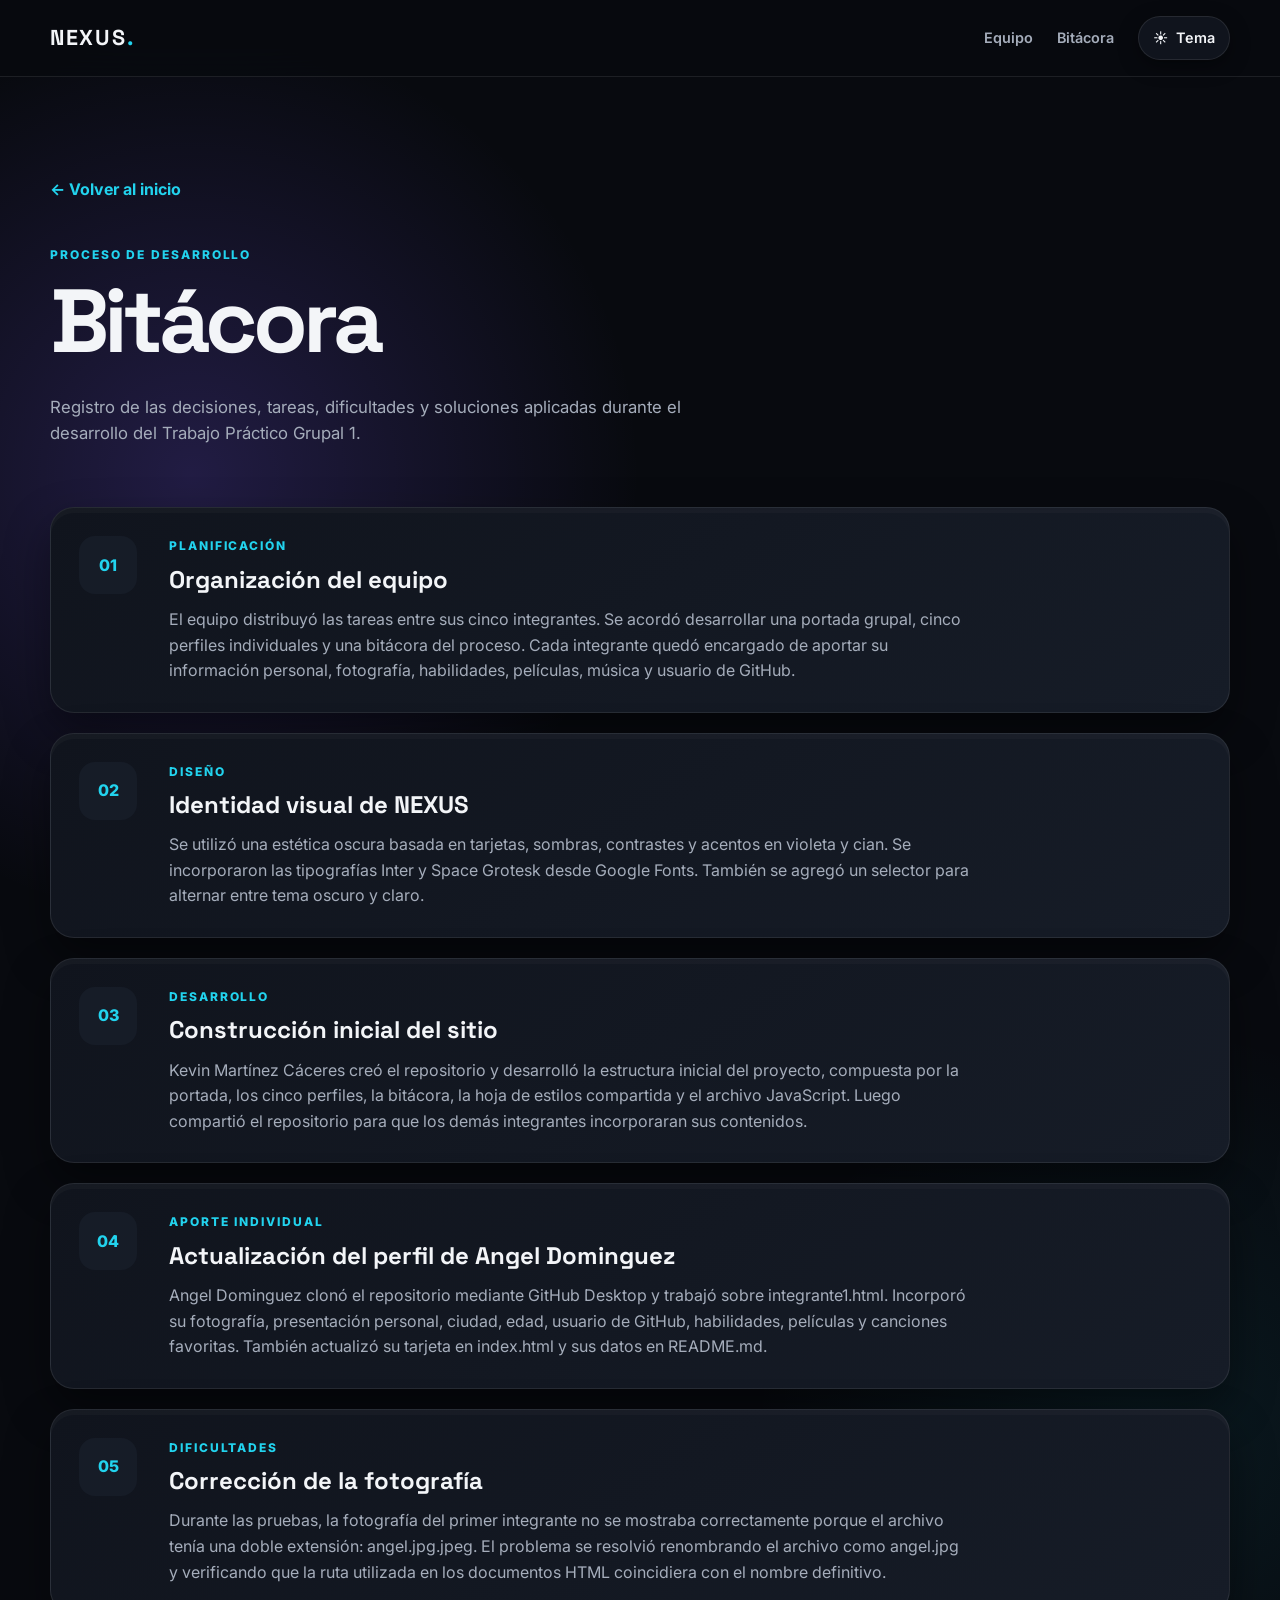
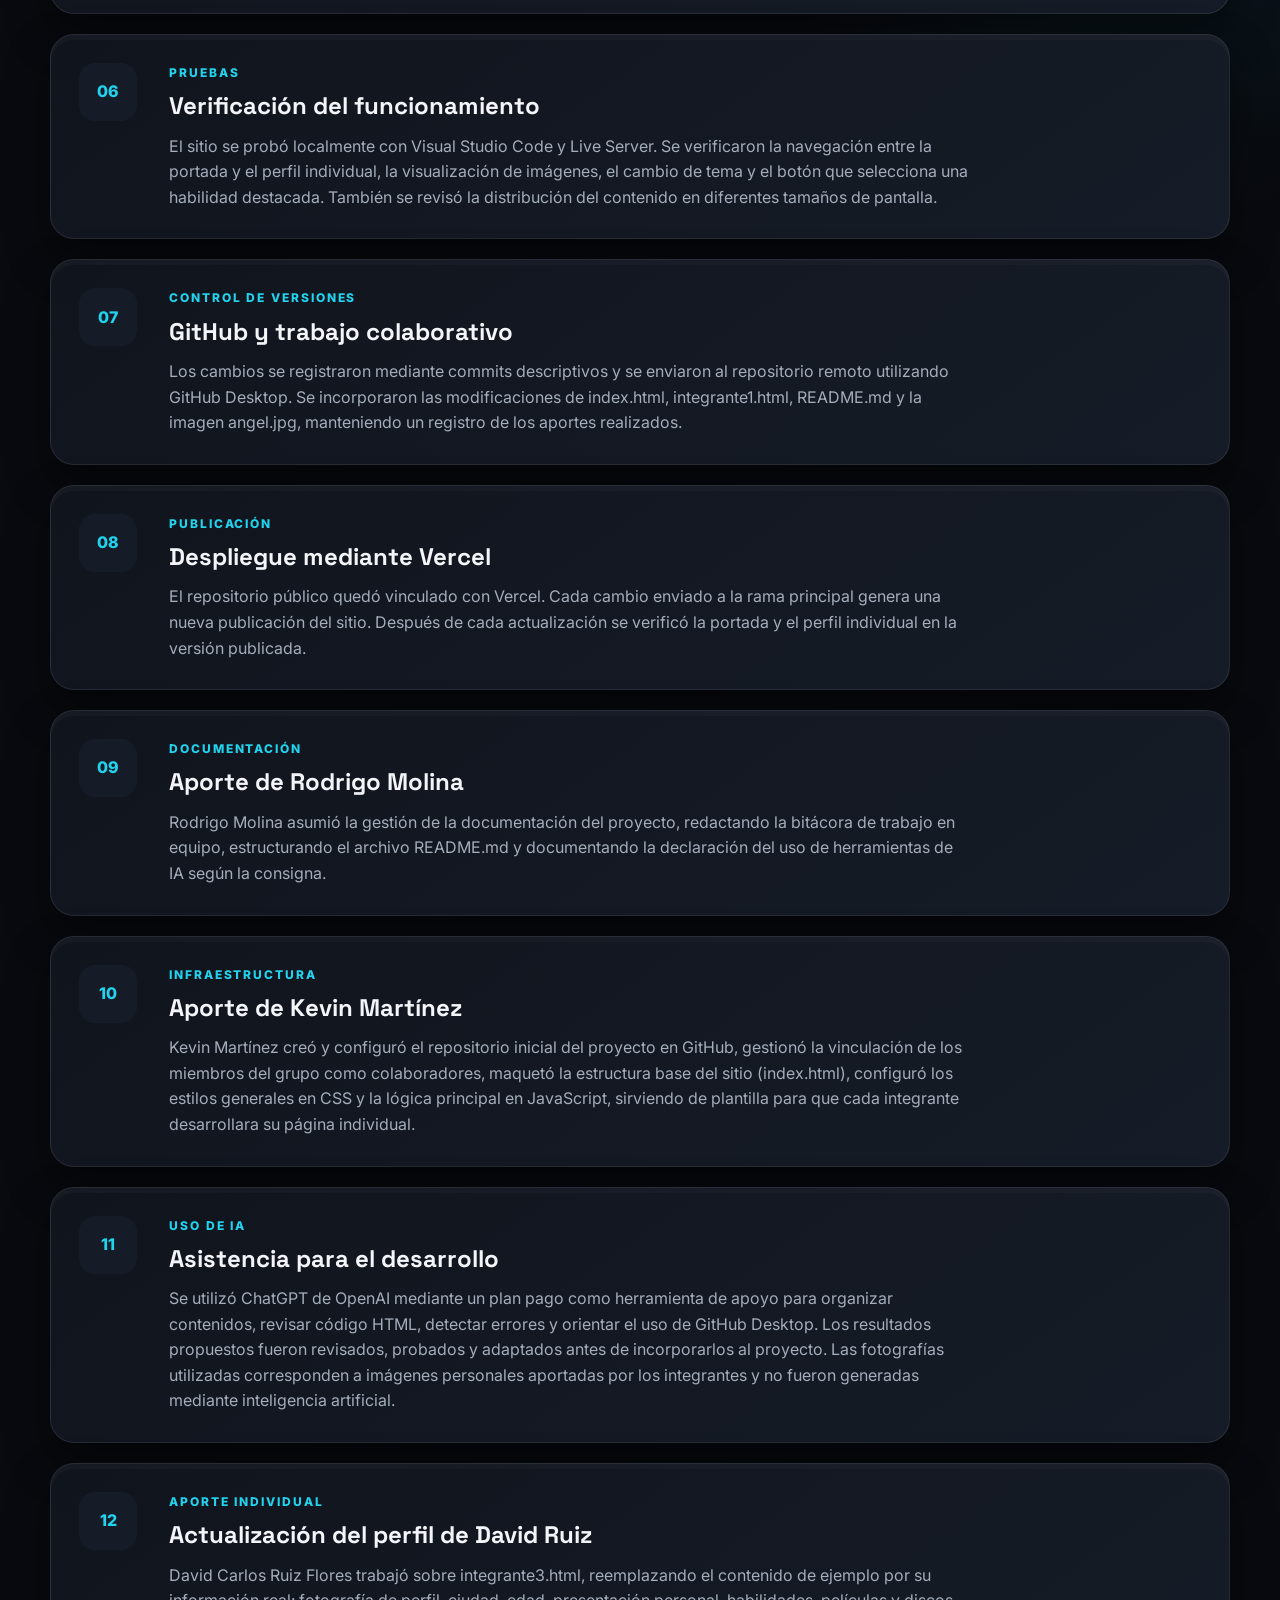
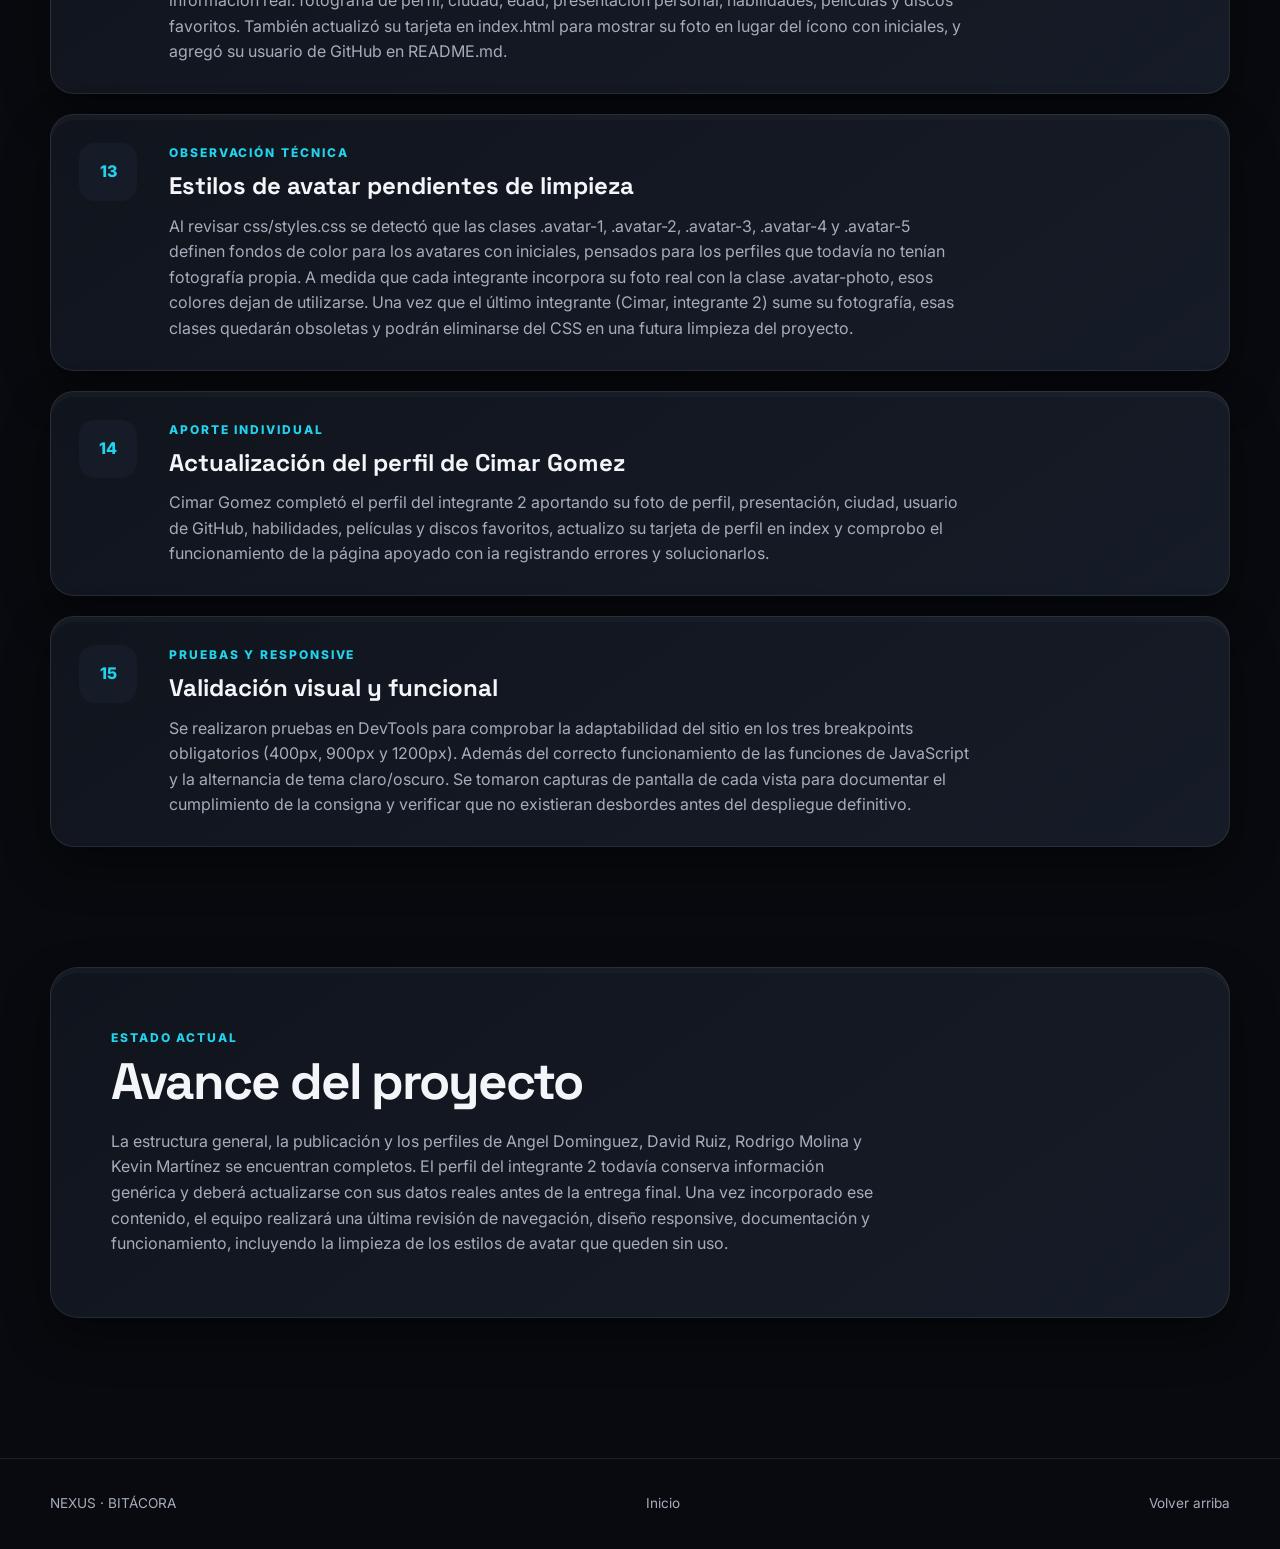
==== commit 6a5e1f3f: "actualizacion de bitcora integrante 2" ====
--- a/bitacora.html
+++ b/bitacora.html
@@ -273,8 +273,9 @@
                     <p>
                         Cimar Gomez completó el perfil del integrante 2 aportando 
                         su foto de perfil, presentación, ciudad, usuario de GitHub,
-                        habilidades, películas, discos favorito, actualizo su tarjeta de perfil
-                        en index y comprobo el funcionamiento de la página.
+                        habilidades, películas y discos favoritos, actualizo su tarjeta de perfil
+                        en index y comprobo el funcionamiento de la página apoyado con ia
+                        registrando errores y solucionarlos.
                     </p>
                 </div>
             </article>
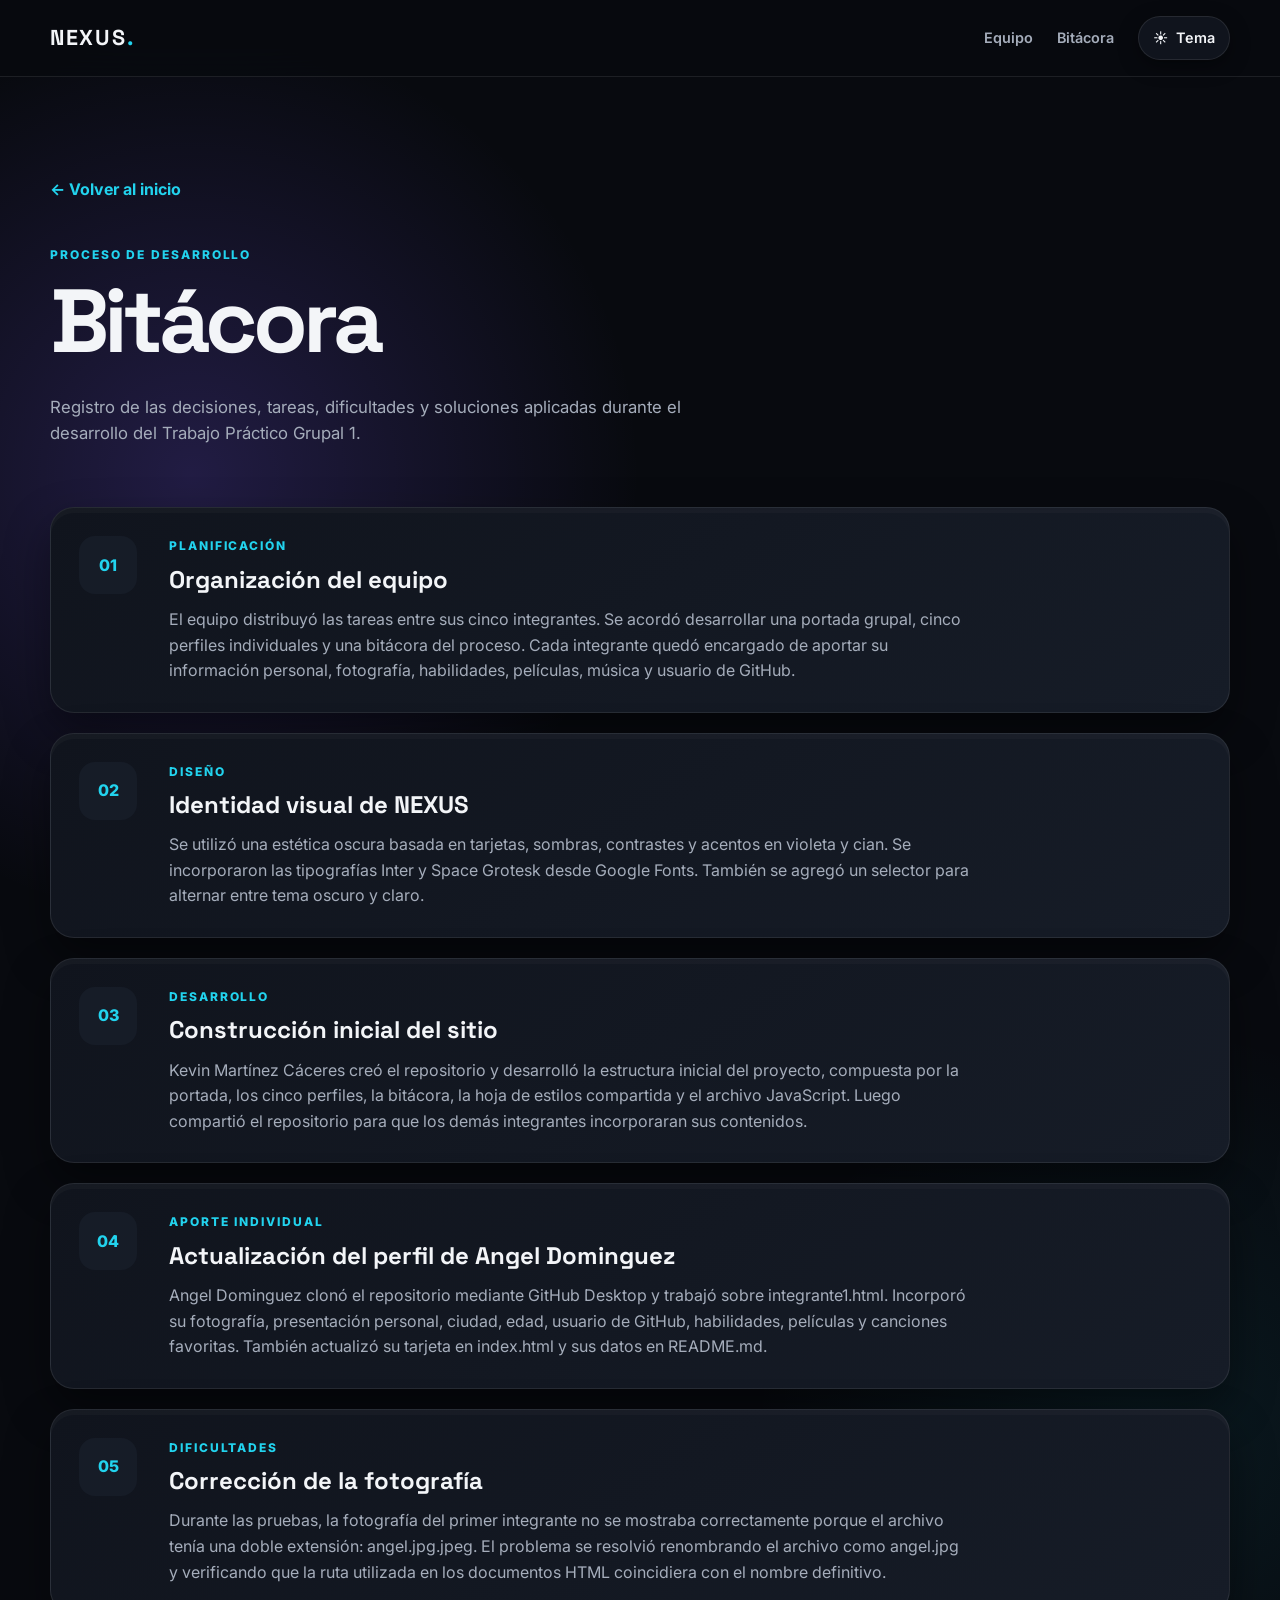
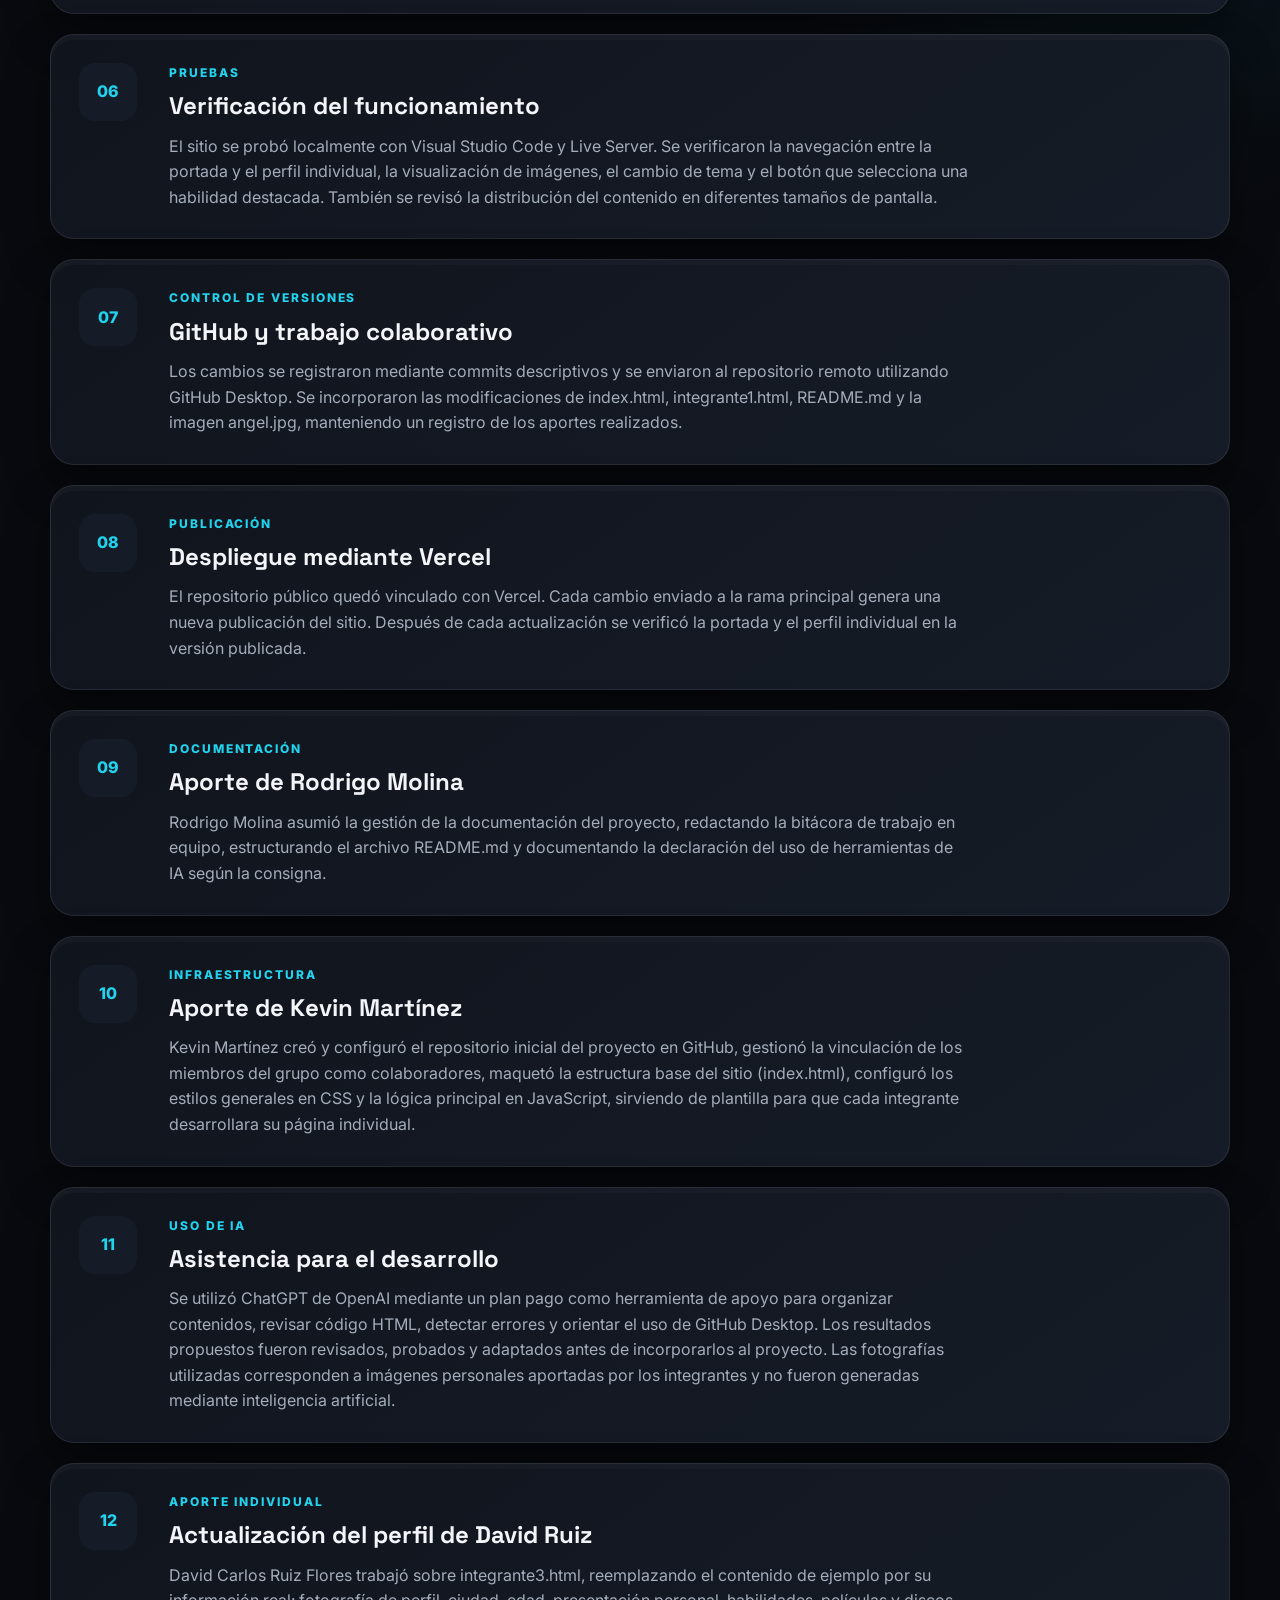
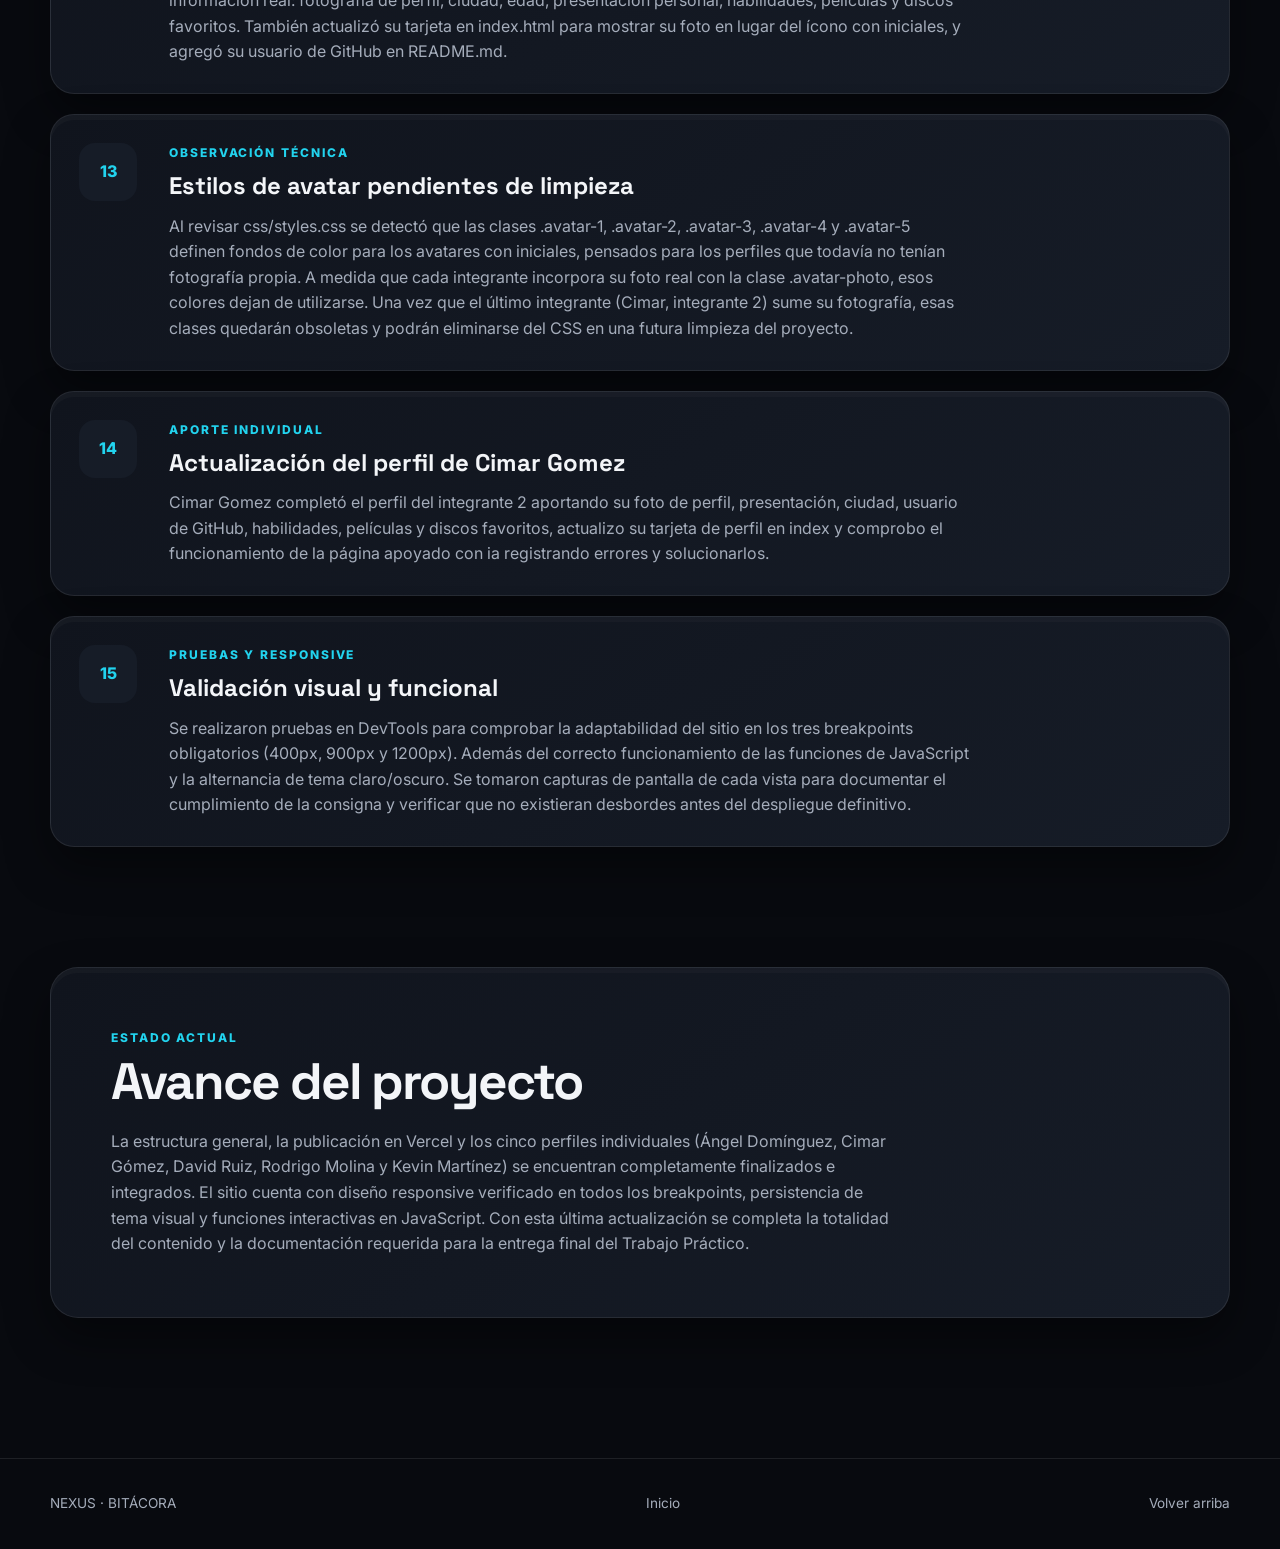
==== commit 9dde8153: "Actualizo estado actual en la bitacora a 100% completo" ====
--- a/bitacora.html
+++ b/bitacora.html
@@ -303,15 +303,13 @@
                 <p class="eyebrow">ESTADO ACTUAL</p>
                 <h2>Avance del proyecto</h2>
                 <p>
-                    La estructura general, la publicación y los perfiles de Angel
-                    Dominguez, David Ruiz, Rodrigo Molina y Kevin Martínez se
-                    encuentran completos. El perfil del integrante 2 todavía
-                    conserva información genérica y deberá actualizarse con sus
-                    datos reales antes de la entrega final. Una vez incorporado
-                    ese contenido, el equipo realizará una última revisión de
-                    navegación, diseño responsive, documentación y funcionamiento,
-                    incluyendo la limpieza de los estilos de avatar que queden
-                    sin uso.
+                    La estructura general, la publicación en Vercel y los cinco perfiles
+                    individuales (Ángel Domínguez, Cimar Gómez, David Ruiz, Rodrigo Molina
+                    y Kevin Martínez) se encuentran completamente finalizados e integrados.
+                    El sitio cuenta con diseño responsive verificado en todos los breakpoints,
+                    persistencia de tema visual y funciones interactivas en JavaScript.
+                    Con esta última actualización se completa la totalidad del contenido y
+                    la documentación requerida para la entrega final del Trabajo Práctico.
                 </p>
             </div>
         </section>
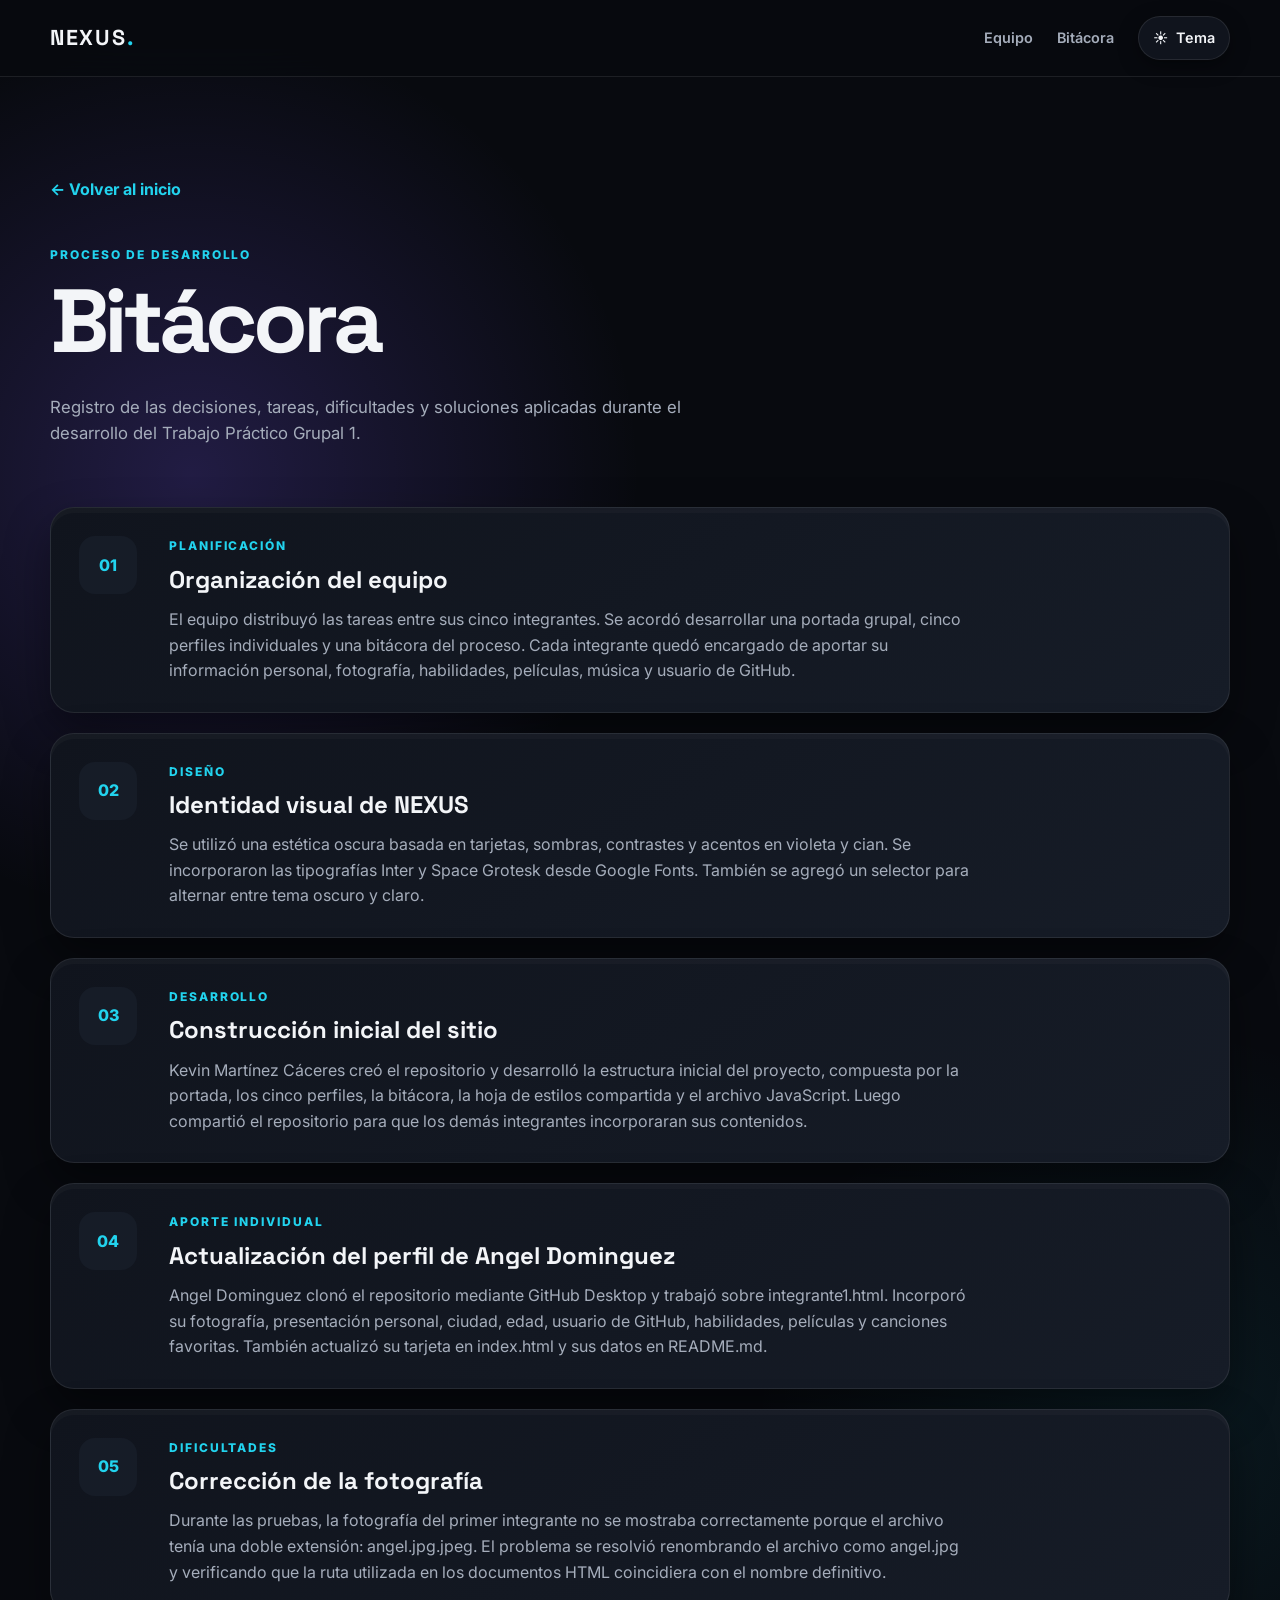
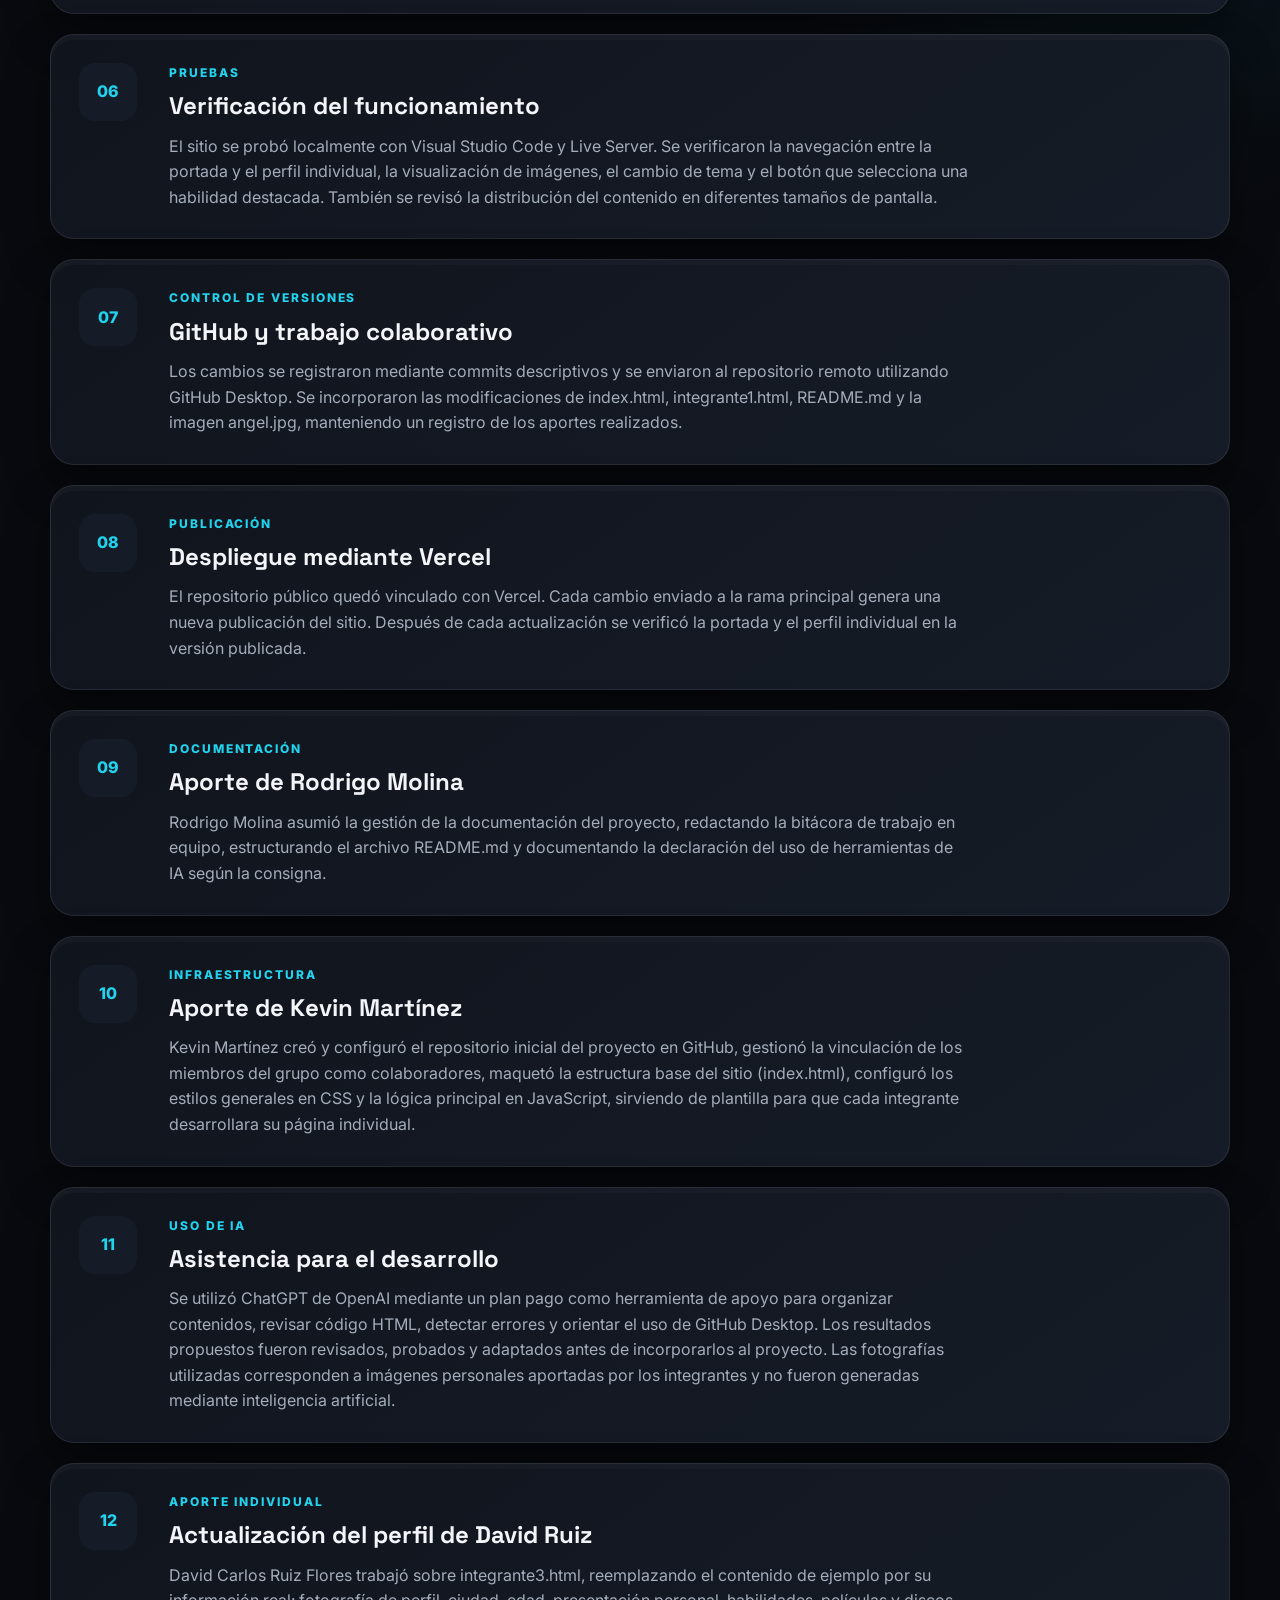
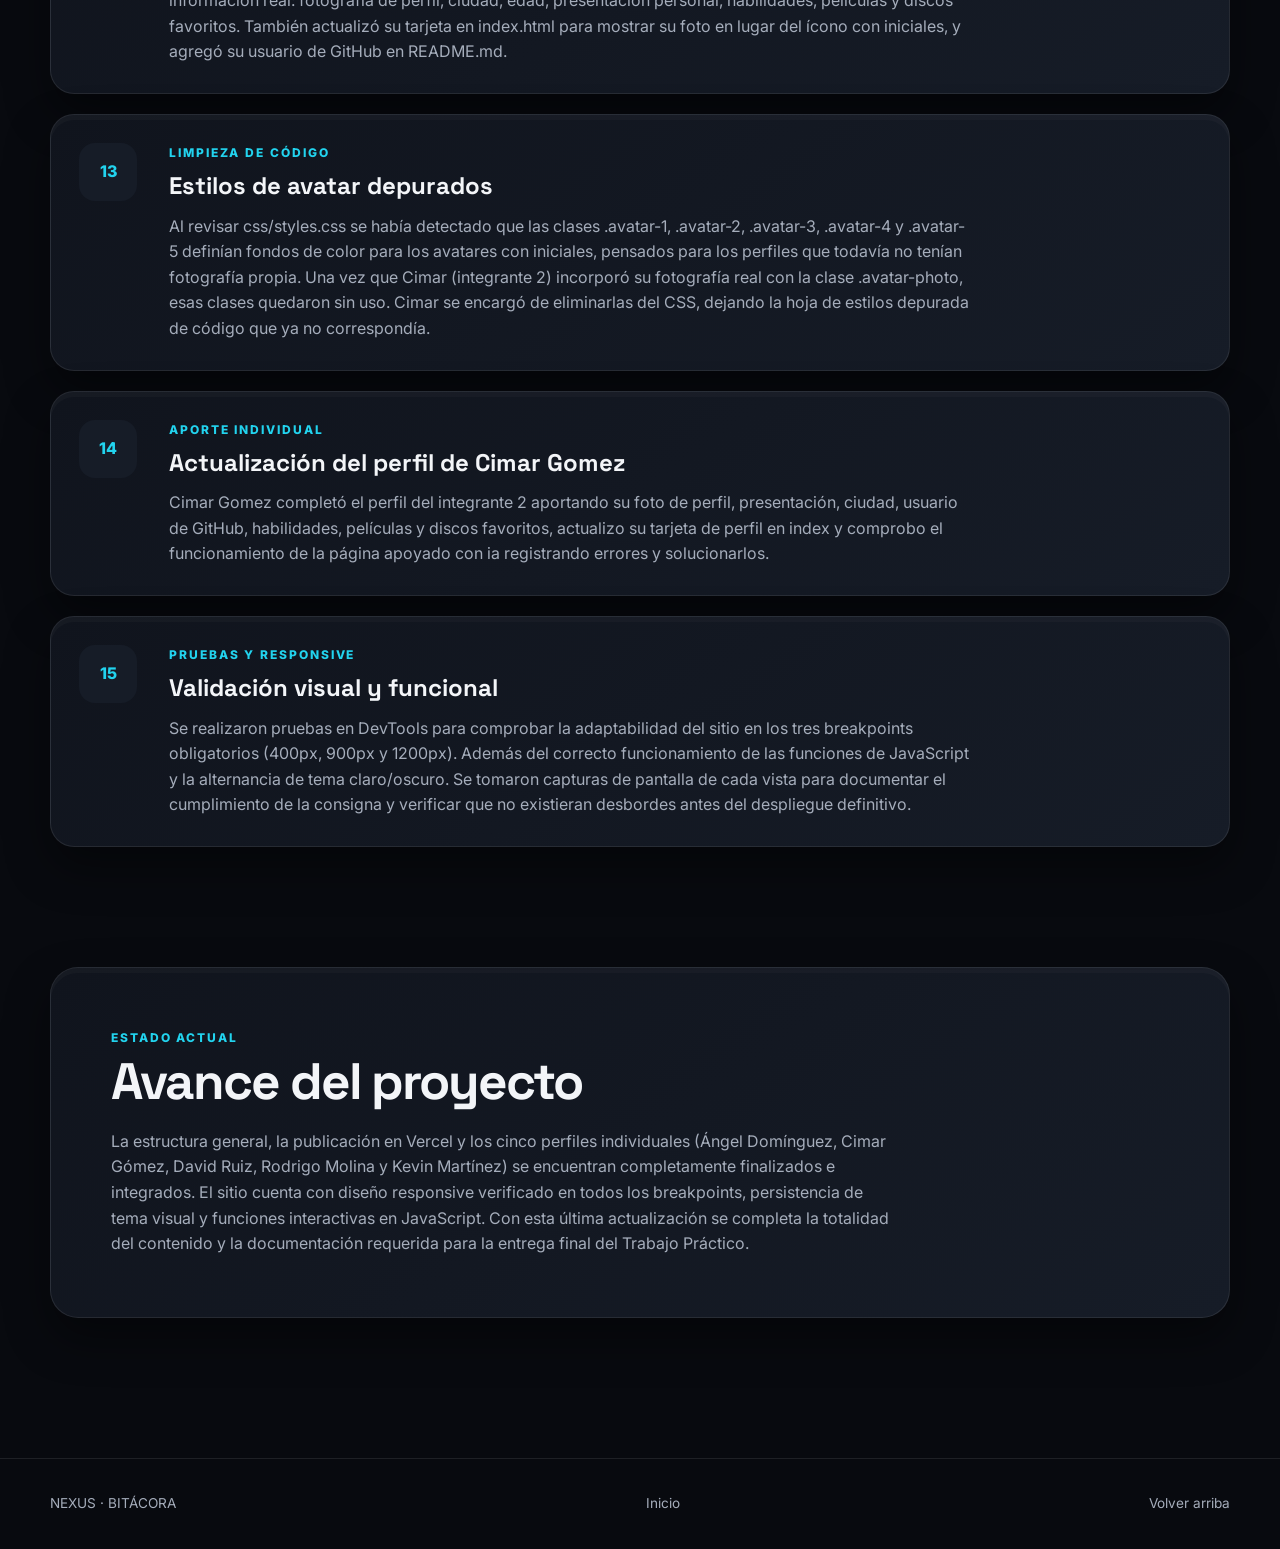
==== commit 16d9c1de: "Actualizo README y bitacora con estado final" ====
--- a/bitacora.html
+++ b/bitacora.html
@@ -248,18 +248,17 @@
                 <span class="timeline-number">13</span>
 
                 <div>
-                    <p class="role">OBSERVACIÓN TÉCNICA</p>
-                    <h2>Estilos de avatar pendientes de limpieza</h2>
-                    <p>
-                        Al revisar css/styles.css se detectó que las clases .avatar-1,
-                        .avatar-2, .avatar-3, .avatar-4 y .avatar-5 definen fondos
-                        de color para los avatares con iniciales, pensados para los
-                        perfiles que todavía no tenían fotografía propia. A medida
-                        que cada integrante incorpora su foto real con la clase
-                        .avatar-photo, esos colores dejan de utilizarse. Una vez que
-                        el último integrante (Cimar, integrante 2) sume su fotografía,
-                        esas clases quedarán obsoletas y podrán eliminarse del CSS
-                        en una futura limpieza del proyecto.
+                    <p class="role">LIMPIEZA DE CÓDIGO</p>
+                    <h2>Estilos de avatar depurados</h2>
+                    <p>
+                        Al revisar css/styles.css se había detectado que las clases
+                        .avatar-1, .avatar-2, .avatar-3, .avatar-4 y .avatar-5 definían
+                        fondos de color para los avatares con iniciales, pensados para
+                        los perfiles que todavía no tenían fotografía propia. Una vez
+                        que Cimar (integrante 2) incorporó su fotografía real con la
+                        clase .avatar-photo, esas clases quedaron sin uso. Cimar se
+                        encargó de eliminarlas del CSS, dejando la hoja de estilos
+                        depurada de código que ya no correspondía.
                     </p>
                 </div>
             </article>
